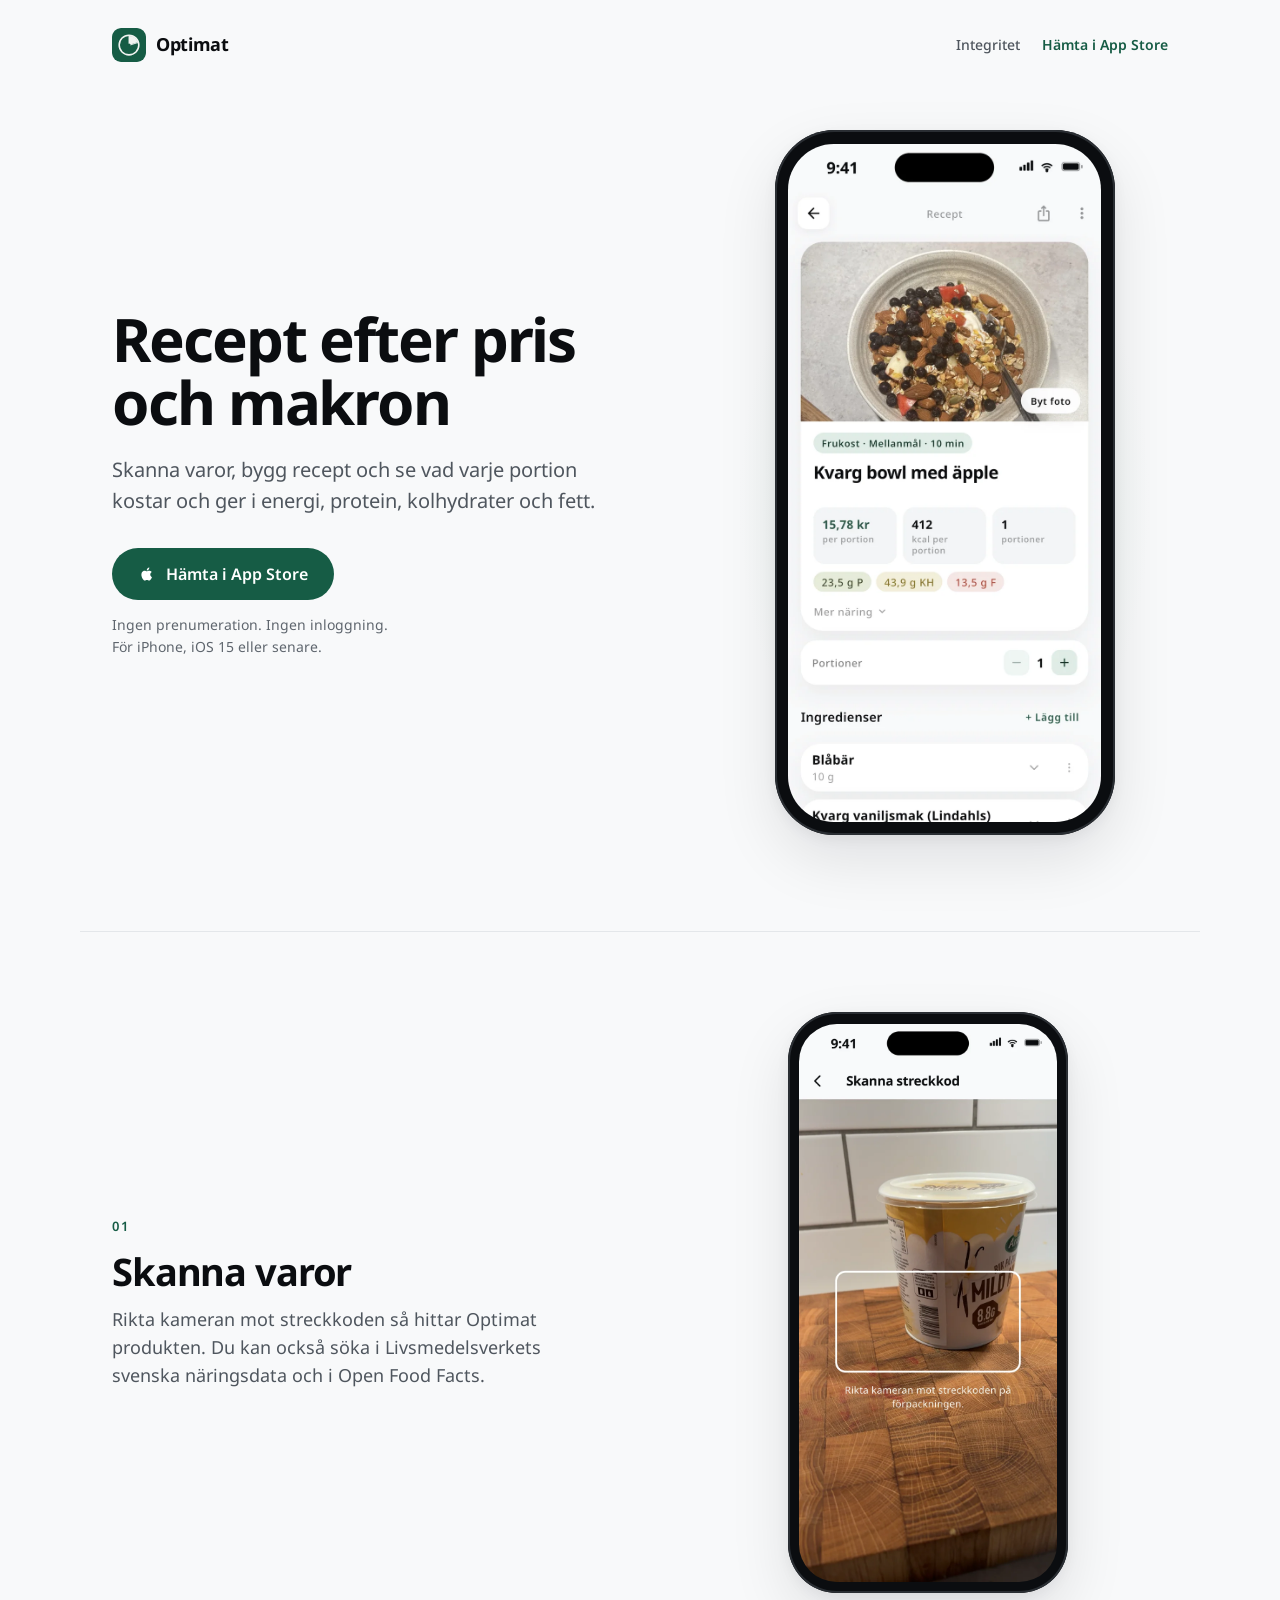
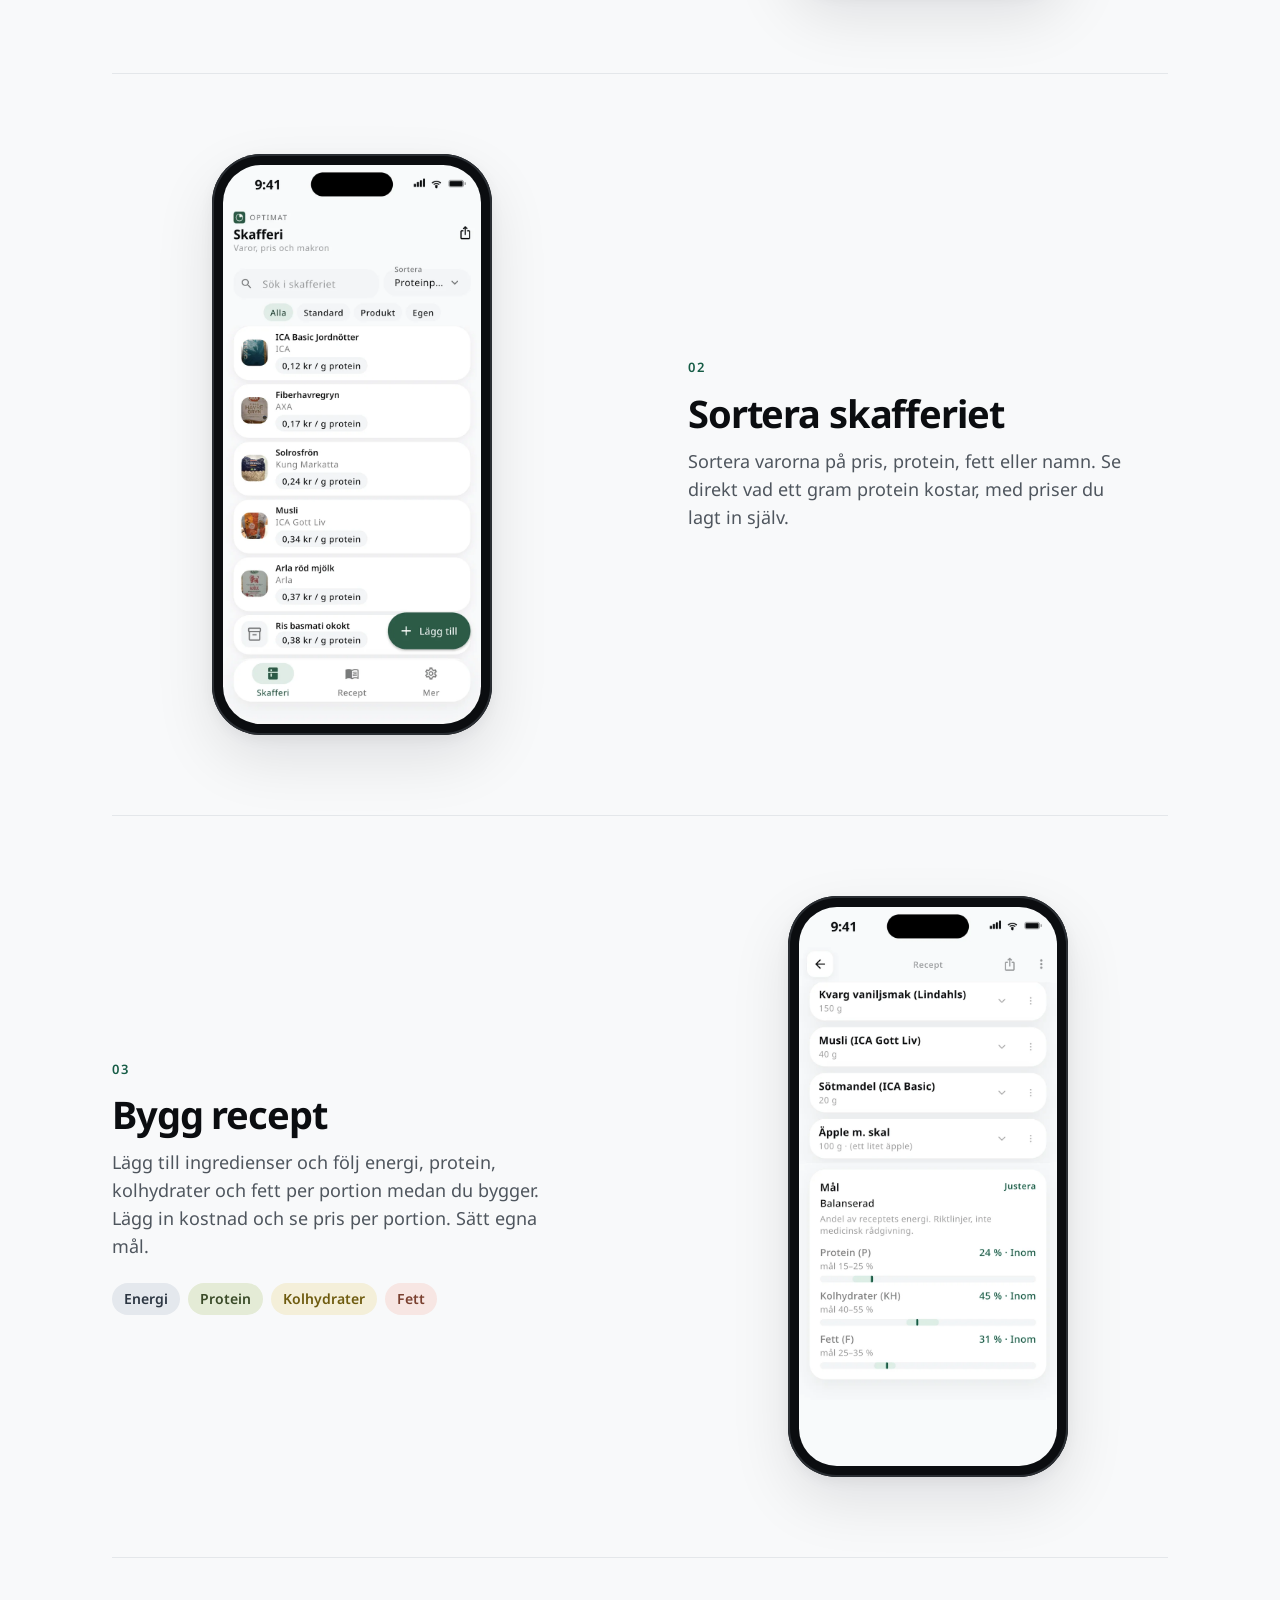
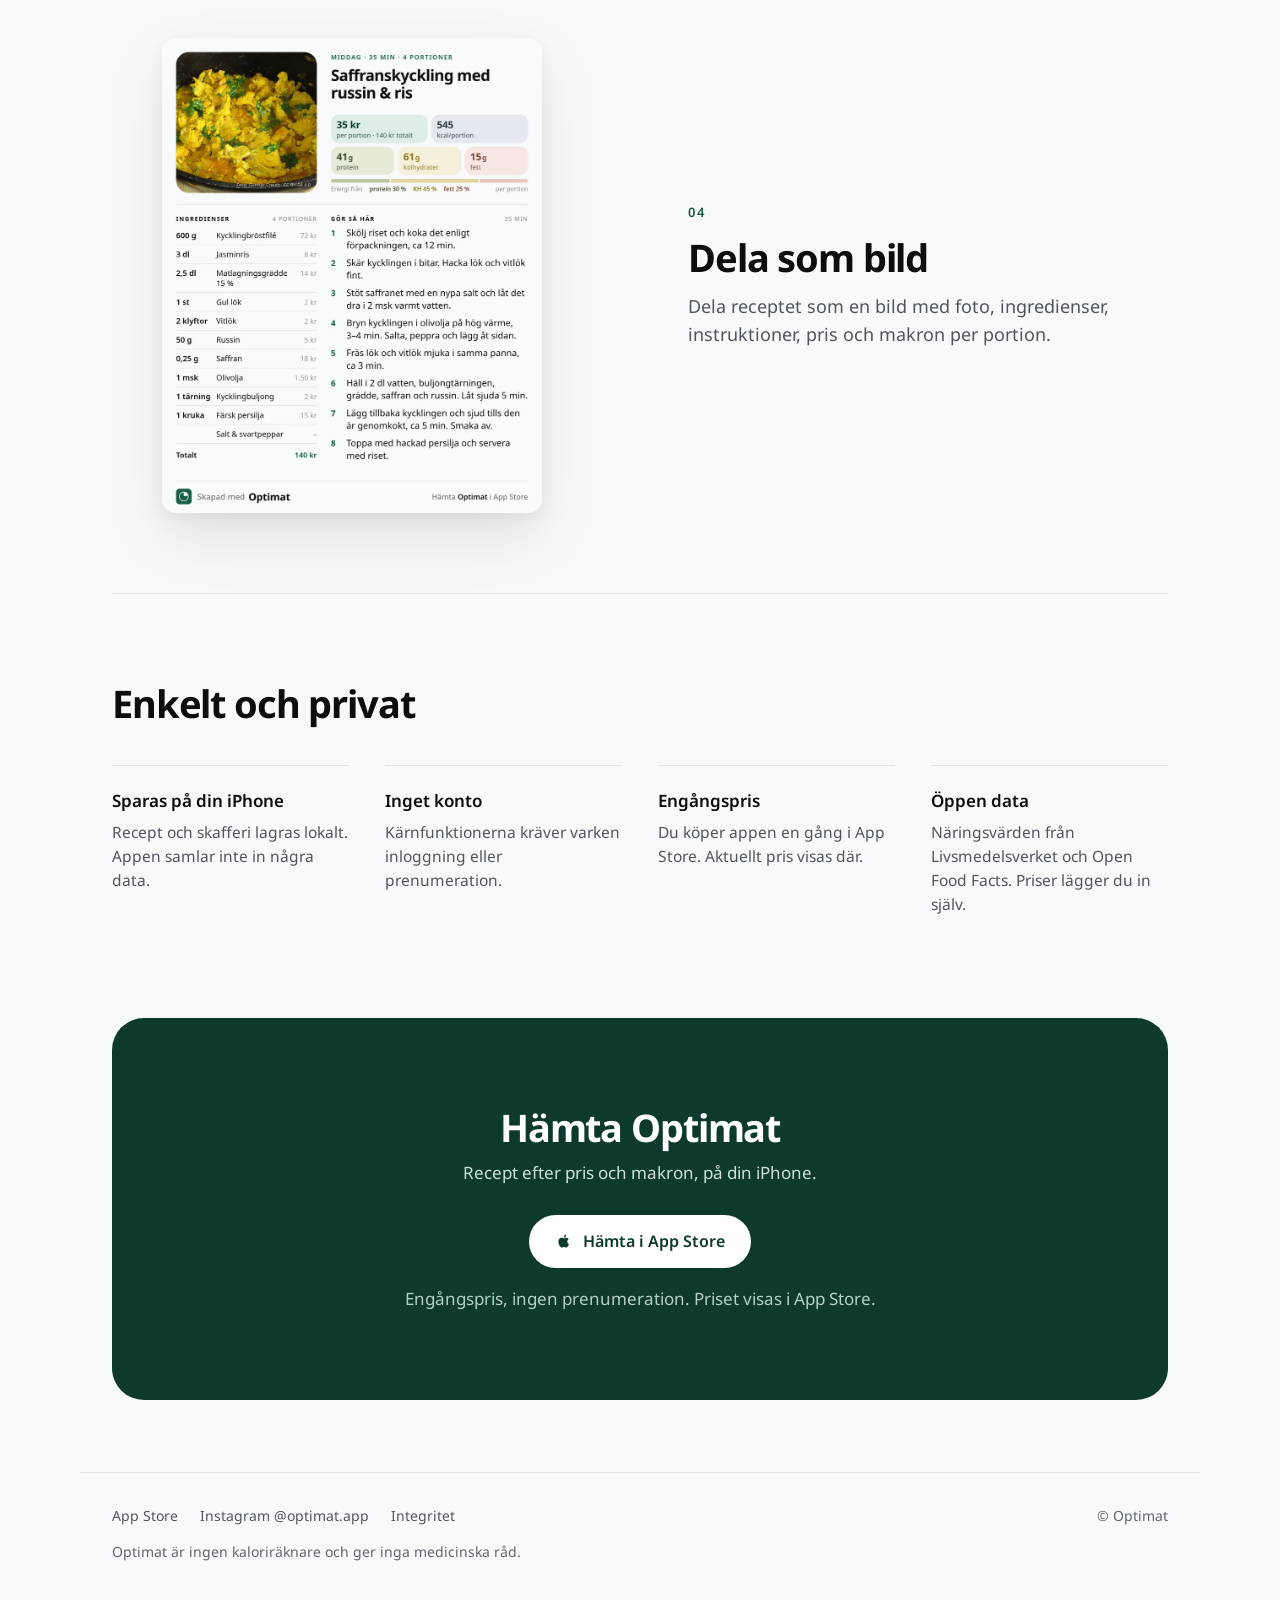
==== index.html @ ef38263e "Replace the marketing site with the approved v2 design. Serve the redesigned static pages from the r" ====
<!DOCTYPE html>
<html lang="sv">
<head>
  <meta charset="utf-8" />
  <meta name="viewport" content="width=device-width, initial-scale=1" />
  <title>Optimat — Recept efter pris och makron</title>
  <meta name="description" content="Optimat är en iPhone-app där du skannar varor, bygger recept och ser pris och makron per portion. Ingen prenumeration, ingen inloggning." />
  <meta name="theme-color" content="#F8F9FA" />
  <link rel="icon" href="assets/mark.svg" type="image/svg+xml" />
  <link rel="apple-touch-icon" href="assets/apple-touch-icon.png" />
  <link rel="preload" href="assets/fonts/noto-sans-latin.woff2" as="font" type="font/woff2" crossorigin />
  <link rel="stylesheet" href="fonts.css" />
  <link rel="stylesheet" href="styles.css" />
  <link rel="canonical" href="https://oscaraandersson.github.io/optimat-app/" />
  <meta property="og:type" content="website" />
  <meta property="og:locale" content="sv_SE" />
  <meta property="og:site_name" content="Optimat" />
  <meta property="og:title" content="Optimat — Recept efter pris och makron" />
  <meta property="og:description" content="Skanna varor, bygg recept och se pris och makron per portion. Ingen prenumeration, ingen inloggning. För iPhone." />
  <meta property="og:url" content="https://oscaraandersson.github.io/optimat-app/" />
  <meta property="og:image" content="https://oscaraandersson.github.io/optimat-app/assets/og.png" />
  <meta property="og:image:width" content="1200" />
  <meta property="og:image:height" content="630" />
  <meta property="og:image:alt" content="Optimats märke och texten Optimat – Recept efter pris och makron" />
  <meta name="twitter:card" content="summary_large_image" />
  <meta name="twitter:title" content="Optimat — Recept efter pris och makron" />
  <meta name="twitter:description" content="Skanna varor, bygg recept och se pris och makron per portion. För iPhone." />
  <meta name="twitter:image" content="https://oscaraandersson.github.io/optimat-app/assets/og.png" />
  <script type="application/ld+json">{"@context":"https://schema.org","@type":"MobileApplication","name":"Optimat","operatingSystem":"iOS 15 eller senare","applicationCategory":"HealthApplication","url":"https://apps.apple.com/se/app/optimat/id6814617783","description":"Recept efter pris och makron."}</script>
</head><body>
  <a class="skip" href="#main">Hoppa till innehållet</a>
  <header class="site-header">
    <a class="brand" href="index.html"><img src="assets/mark.svg" width="34" height="34" alt="" />Optimat</a>
    <nav class="nav" aria-label="Huvudmeny">
      <a href="privacy.html">Integritet</a>
      <a class="nav-store" href="https://apps.apple.com/se/app/optimat/id6814617783">Hämta i App Store</a>
    </nav>
  </header>

  <main id="main">
    <section class="wrap hero" aria-labelledby="h">
      <div class="hero-text">
        <h1 id="h">Recept efter pris och makron</h1>
        <p class="lede">Skanna varor, bygg recept och se vad varje portion kostar och ger i energi, protein, kolhydrater och fett.</p>
        <div class="hero-cta">
          <a class="btn " href="https://apps.apple.com/se/app/optimat/id6814617783"><svg viewBox="0 0 24 24" aria-hidden="true"><path d="M16.37 12.6c-.02-2.2 1.8-3.26 1.88-3.31-1.03-1.5-2.62-1.7-3.19-1.73-1.35-.14-2.65.8-3.34.8-.69 0-1.75-.78-2.88-.76-1.48.02-2.85.86-3.61 2.19-1.54 2.67-.4 6.63 1.1 8.8.73 1.06 1.6 2.25 2.75 2.2 1.1-.04 1.52-.71 2.85-.71 1.33 0 1.7.71 2.87.69 1.19-.02 1.94-1.08 2.66-2.15.84-1.23 1.19-2.42 1.2-2.48-.03-.01-2.3-.88-2.33-3.54zM14.2 6.1c.6-.74 1.01-1.76.9-2.78-.87.04-1.93.58-2.55 1.31-.56.65-1.05 1.69-.92 2.69.97.07 1.97-.49 2.57-1.22z"/></svg>Hämta i App Store</a>
          <p class="small">Ingen prenumeration. Ingen inloggning.<br>För iPhone, iOS 15 eller senare.</p>
        </div>
      </div>
      <div class="hero-phone"><div class="phone lg"><picture><source srcset="assets/recipe.webp" type="image/webp"><img  src="assets/recipe.jpg" width="720" height="1561" alt="Optimat på en iPhone: ett recept, kvarg bowl med äpple, med pris per portion, kcal och makron." fetchpriority="high"></picture></div></div>
    </section>

    <div class="wrap rows">
      <section class="row" aria-labelledby="f1">
        <div class="text"><p class="num">01</p><h2 id="f1">Skanna varor</h2>
        <p class="body">Rikta kameran mot streckkoden så hittar Optimat produkten. Du kan också söka i Livsmedelsverkets svenska näringsdata och i Open Food Facts.</p></div>
        <div class="media"><div class="phone"><picture><source srcset="assets/scan.webp" type="image/webp"><img  src="assets/scan.jpg" width="720" height="1561" alt="Skärmen Skanna streckkod i Optimat, med kameran riktad mot en yoghurtburk." loading="lazy" decoding="async"></picture></div></div>
      </section>
      <section class="row flip" aria-labelledby="f2">
        <div class="text"><p class="num">02</p><h2 id="f2">Sortera skafferiet</h2>
        <p class="body">Sortera varorna på pris, protein, fett eller namn. Se direkt vad ett gram protein kostar, med priser du lagt in själv.</p></div>
        <div class="media"><div class="phone"><picture><source srcset="assets/pantry.webp" type="image/webp"><img  src="assets/pantry.jpg" width="720" height="1561" alt="Skafferiet i Optimat sorterat på protein, med pris per gram protein för varje vara." loading="lazy" decoding="async"></picture></div></div>
      </section>
      <section class="row" aria-labelledby="f3">
        <div class="text"><p class="num">03</p><h2 id="f3">Bygg recept</h2>
        <p class="body">Lägg till ingredienser och följ energi, protein, kolhydrater och fett per portion medan du bygger. Lägg in kostnad och se pris per portion. Sätt egna mål.</p>
        <ul class="chips" aria-label="Näringsvärden per portion"><li class="c-e">Energi</li><li class="c-p">Protein</li><li class="c-k">Kolhydrater</li><li class="c-f">Fett</li></ul></div>
        <div class="media"><div class="phone"><picture><source srcset="assets/goal.webp" type="image/webp"><img  src="assets/goal.jpg" width="720" height="1561" alt="Ett recept i Optimat med ingredienslista och egna mål för protein, kolhydrater och fett." loading="lazy" decoding="async"></picture></div></div>
      </section>
      <section class="row flip" aria-labelledby="f4">
        <div class="text"><p class="num">04</p><h2 id="f4">Dela som bild</h2>
        <p class="body">Dela receptet som en bild med foto, ingredienser, instruktioner, pris och makron per portion.</p></div>
        <div class="media"><picture><source srcset="assets/share.webp" type="image/webp"><img class="share-img" src="assets/share.jpg" width="900" height="1125" alt="Exempel på en delad receptbild: Saffranskyckling med russin och ris, med pris, kcal och makron per portion, ingredienser och steg." loading="lazy" decoding="async"></picture></div>
      </section>
    </div>

    <section class="wrap strip" aria-labelledby="priv">
      <h2 id="priv">Enkelt och privat</h2>
      <ul class="facts">
        <li><h3>Sparas på din iPhone</h3><p>Recept och skafferi lagras lokalt. Appen samlar inte in några data.</p></li>
        <li><h3>Inget konto</h3><p>Kärnfunktionerna kräver varken inloggning eller prenumeration.</p></li>
        <li><h3>Engångspris</h3><p>Du köper appen en gång i App Store. Aktuellt pris visas där.</p></li>
        <li><h3>Öppen data</h3><p>Näringsvärden från Livsmedelsverket och Open Food Facts. Priser lägger du in själv.</p></li>
      </ul>
    </section>

    <div class="wrap">
      <section class="final" aria-labelledby="cta">
        <h2 id="cta">Hämta Optimat</h2>
        <p>Recept efter pris och makron, på din iPhone.</p>
        <a class="btn on-dark" href="https://apps.apple.com/se/app/optimat/id6814617783"><svg viewBox="0 0 24 24" aria-hidden="true"><path d="M16.37 12.6c-.02-2.2 1.8-3.26 1.88-3.31-1.03-1.5-2.62-1.7-3.19-1.73-1.35-.14-2.65.8-3.34.8-.69 0-1.75-.78-2.88-.76-1.48.02-2.85.86-3.61 2.19-1.54 2.67-.4 6.63 1.1 8.8.73 1.06 1.6 2.25 2.75 2.2 1.1-.04 1.52-.71 2.85-.71 1.33 0 1.7.71 2.87.69 1.19-.02 1.94-1.08 2.66-2.15.84-1.23 1.19-2.42 1.2-2.48-.03-.01-2.3-.88-2.33-3.54zM14.2 6.1c.6-.74 1.01-1.76.9-2.78-.87.04-1.93.58-2.55 1.31-.56.65-1.05 1.69-.92 2.69.97.07 1.97-.49 2.57-1.22z"/></svg>Hämta i App Store</a>
        <p class="small">Engångspris, ingen prenumeration. Priset visas i App Store.</p>
      </section>
    </div>
  </main>
  <footer class="site-footer">
    <nav aria-label="Sidfot">
      <a href="https://apps.apple.com/se/app/optimat/id6814617783">App Store</a>
      <a href="https://instagram.com/optimat.app">Instagram @optimat.app</a>
      <a href="privacy.html">Integritet</a>
    </nav>
    <span>© Optimat</span>
    <p>Optimat är ingen kaloriräknare och ger inga medicinska råd.</p>
  </footer>
</body>
</html>
---- fonts.css ----
@font-face{font-family:"Noto Sans";font-style:normal;font-weight:400 700;font-display:swap;src:url(assets/fonts/noto-sans-latin-ext.woff2) format("woff2");unicode-range:U+0100-02BA, U+02BD-02C5, U+02C7-02CC, U+02CE-02D7, U+02DD-02FF, U+0304, U+0308, U+0329, U+1D00-1DBF, U+1E00-1E9F, U+1EF2-1EFF, U+2020, U+20A0-20AB, U+20AD-20C4, U+2113, U+2C60-2C7F, U+A720-A7FF}
@font-face{font-family:"Noto Sans";font-style:normal;font-weight:400 700;font-display:swap;src:url(assets/fonts/noto-sans-latin.woff2) format("woff2");unicode-range:U+0000-00FF, U+0131, U+0152-0153, U+02BB-02BC, U+02C6, U+02DA, U+02DC, U+0304, U+0308, U+0329, U+2000-206F, U+20AC, U+2122, U+2191, U+2193, U+2212, U+2215, U+FEFF, U+FFFD}
---- styles.css ----
:root{
  --canvas:#F8F9FA;--surface:#FFF;--muted:#F3F4F6;--ink:#0B0D10;
  --sage:#165C45;--sage-soft:#DCEEE6;--sage-dark:#0D3A2C;--line:#E4E7EA;
  --label:#4F565E;--meta:#5F666E;
  --shadow:0 24px 60px rgba(11,13,16,.10),0 4px 14px rgba(11,13,16,.05);
  --wrap:1120px;
}
*{box-sizing:border-box}
html{scroll-behavior:smooth}
body{margin:0;font-family:"Noto Sans",system-ui,-apple-system,"Segoe UI",sans-serif;background:var(--canvas);color:var(--ink);line-height:1.55;font-size:16px;-webkit-font-smoothing:antialiased;overflow-x:hidden}
img{max-width:100%;height:auto;display:block}
picture{display:contents}
a{color:var(--sage);text-decoration-thickness:1px;text-underline-offset:3px}
a:hover{color:var(--sage-dark)}
:focus-visible{outline:3px solid var(--sage);outline-offset:3px;border-radius:6px}
.skip{position:absolute;left:-999px;top:8px;background:var(--ink);color:#fff;padding:8px 14px;border-radius:999px;z-index:10}
.skip:focus{left:12px;color:#fff}
.wrap{max-width:var(--wrap);margin:0 auto;padding-inline:24px}

/* header */
.site-header{max-width:var(--wrap);margin:0 auto;padding:20px 24px;display:flex;align-items:center;justify-content:space-between;gap:16px}
.brand{display:inline-flex;align-items:center;gap:10px;color:var(--ink);text-decoration:none;font-weight:700;font-size:18px;letter-spacing:-.02em}
.brand:hover{color:var(--ink)}
.brand img{width:34px;height:34px;border-radius:9px}
.nav{display:flex;align-items:center;gap:22px;font-size:14px;font-weight:500}
.nav a{color:var(--label);text-decoration:none}
.nav a:hover{color:var(--sage)}
.nav .nav-store{color:var(--sage);font-weight:600}

/* button */
.btn{display:inline-flex;align-items:center;gap:10px;padding:14px 26px;border-radius:999px;background:var(--sage);color:#fff;font-weight:600;font-size:16px;text-decoration:none;transition:background .15s,transform .15s}
.btn:hover{background:var(--sage-dark);color:#fff}
.btn:active{transform:scale(.98)}
.btn svg{width:18px;height:18px;fill:currentColor}
.btn.on-dark{background:#fff;color:var(--sage-dark)}
.btn.on-dark:hover{background:var(--sage-soft);color:var(--sage-dark)}
.small{font-size:14px;color:var(--meta);margin:0}

/* hero */
.hero{display:grid;gap:48px;align-items:center;padding-block:24px 72px;position:relative}
.hero-text{max-width:520px}
h1{margin:0 0 20px;font-size:clamp(38px,7.5vw,60px);font-weight:700;letter-spacing:-.035em;line-height:1.05}
.lede{margin:0 0 32px;font-size:clamp(17px,2.2vw,20px);color:var(--label);max-width:34em}
.hero-cta{display:flex;flex-direction:column;align-items:flex-start;gap:14px}
.hero-phone{display:flex;justify-content:center;position:relative}
.hero-phone::before{content:"";position:absolute;inset:6% 4% 0;background:radial-gradient(closest-side,var(--sage-soft),rgba(220,238,230,0));opacity:.9;z-index:0}

/* phone */
.phone{--w:290px;position:relative;z-index:1;width:var(--w);padding:calc(var(--w)*.04);border-radius:calc(var(--w)*.175);background:var(--ink);box-shadow:var(--shadow),inset 0 0 0 2px #2a2e33;flex:none}
.phone img{width:100%;aspect-ratio:1179/2556;object-fit:cover;border-radius:calc(var(--w)*.135);background:var(--canvas)}
.phone.lg{--w:310px}
.row .phone{--w:280px}

/* rows */
.rows{border-top:1px solid var(--line)}
.row{display:grid;gap:36px;align-items:center;padding:64px 0;border-bottom:1px solid var(--line);justify-items:start}
.row .media{display:flex;justify-content:center;width:100%}
.num{font-size:13px;font-weight:600;letter-spacing:.14em;text-transform:uppercase;color:var(--sage);margin:0 0 14px}
h2{margin:0 0 14px;font-size:clamp(28px,4.4vw,38px);letter-spacing:-.03em;line-height:1.12;font-weight:700}
.row p.body{margin:0;font-size:18px;color:var(--label);max-width:30em}
.chips{display:flex;flex-wrap:wrap;gap:8px;margin:22px 0 0;padding:0;list-style:none}
.chips li{padding:5px 12px;border-radius:999px;font-size:14px;font-weight:600}
.c-e{background:#E4E8ED;color:#2C3642}.c-p{background:#E4EBD6;color:#3A4A28}
.c-k{background:#F4EFD9;color:#6E5B0F}.c-f{background:#F7E6E3;color:#7A4030}
.share-img{width:min(100%,380px);border-radius:14px;box-shadow:var(--shadow)}

/* privacy strip */
.strip{padding-block:88px 80px}
.strip h2{margin-bottom:40px}
.facts{display:grid;gap:0;margin:0;padding:0;list-style:none}
.facts li{padding:22px 0;border-top:1px solid var(--line)}
.facts h3{margin:0 0 6px;font-size:17px;font-weight:600}
.facts p{margin:0;font-size:15.5px;color:var(--label)}

/* final CTA — the one container */
.final{background:var(--sage-dark);color:#fff;border-radius:32px;padding:64px 28px;text-align:center;margin-bottom:72px}
.final h2{margin:0 0 12px;color:#fff}
.final p{margin:0 0 28px;color:#CFE3DA;font-size:17px}
.final .small{margin:18px 0 0;color:#B5D0C4}

/* footer */
.site-footer{border-top:1px solid var(--line);max-width:var(--wrap);margin:0 auto;padding:28px 24px 48px;display:grid;gap:14px;font-size:14px;color:var(--meta)}
.site-footer nav{display:flex;flex-wrap:wrap;gap:8px 22px}
.site-footer a{color:var(--label);text-decoration:none}.site-footer a:hover{text-decoration:underline}
.site-footer a:hover{color:var(--sage)}
.site-footer p{margin:0;max-width:44em}

/* privacy / prose (cardless) */
.prose{max-width:720px;margin:0 auto;padding:40px 0 48px;border-bottom:1px solid var(--line)}
.prose:last-of-type{border-bottom:0}
.prose h1{font-size:clamp(30px,5vw,40px);margin-bottom:8px}
.lang-label{display:block;margin-bottom:12px;font-size:12px;font-weight:600;letter-spacing:.14em;text-transform:uppercase;color:var(--sage)}
.prose .updated{margin:0 0 28px;font-size:14px;color:var(--meta)}
.prose h2{margin:32px 0 8px;font-size:18px;letter-spacing:-.01em}
.prose p,.prose li{font-size:16px;color:var(--label)}
.prose ul{margin:0 0 1em;padding-left:1.2em}.prose li{margin-bottom:6px}
.prose strong{color:var(--ink)}
.page{padding-bottom:24px}

@media(min-width:600px){
  .facts{grid-template-columns:repeat(2,1fr);column-gap:48px}
}
@media(min-width:900px){
  .site-header{padding:28px 32px}.wrap{padding-inline:32px}.site-footer{padding:32px 32px 56px}
  .hero{grid-template-columns:1.1fr .9fr;padding-block:40px 96px;gap:64px}
  .phone.lg{--w:340px}
  .row{grid-template-columns:1fr 1fr;gap:96px;padding:80px 0;justify-items:start}
  .row.flip .media{order:-1}
  .row .media{justify-content:center}
  .row .text{max-width:440px}
  .facts{grid-template-columns:repeat(4,1fr);column-gap:36px}
  .final{padding:88px 40px}
  .site-footer{grid-template-columns:1fr auto;align-items:start}
  .site-footer p{grid-column:1/-1}
}
@media(max-width:899px){.row .media{order:2}.row .text{order:1}.phone,.row .phone{--w:270px}.phone.lg{--w:290px}}
@media(prefers-reduced-motion:reduce){html{scroll-behavior:auto}*{transition:none!important}}
.nav a{white-space:nowrap}
@media(max-width:520px){.nav a:not(.nav-store){display:none}.hero{padding-top:8px}}
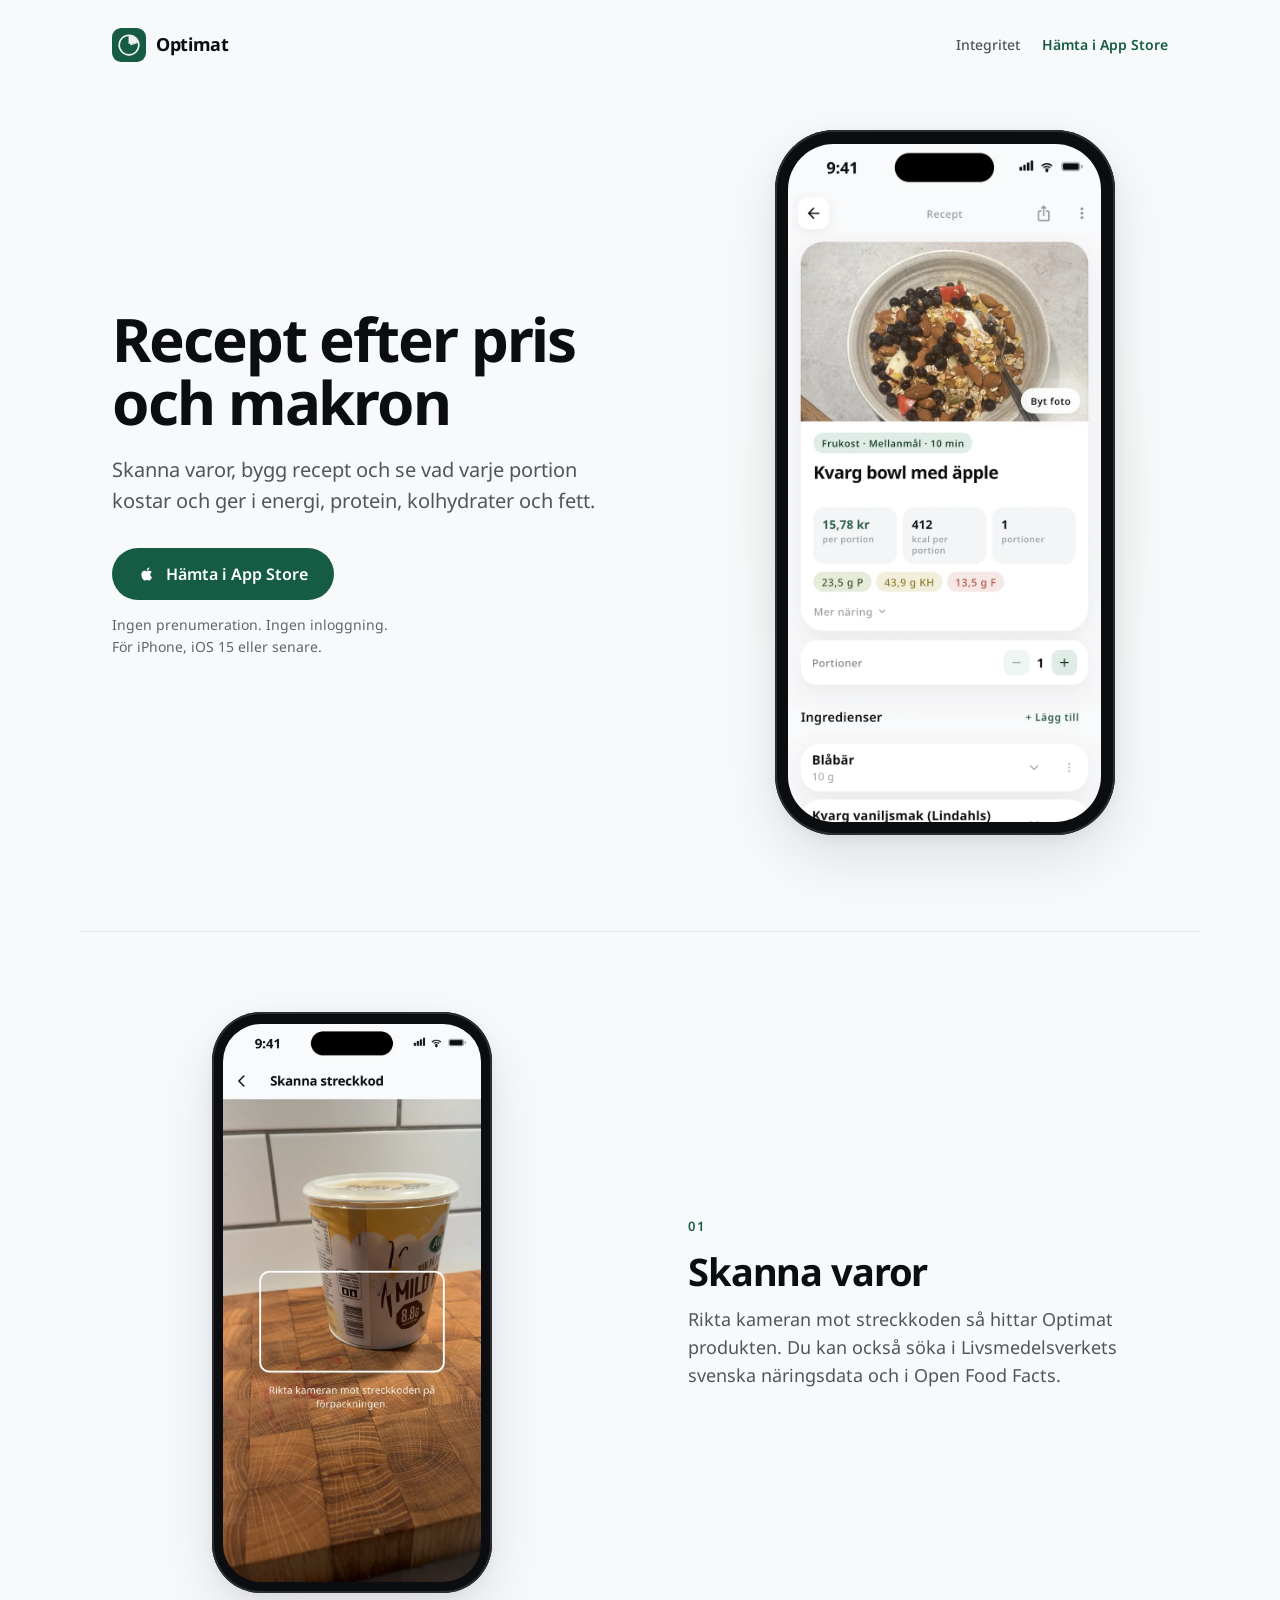
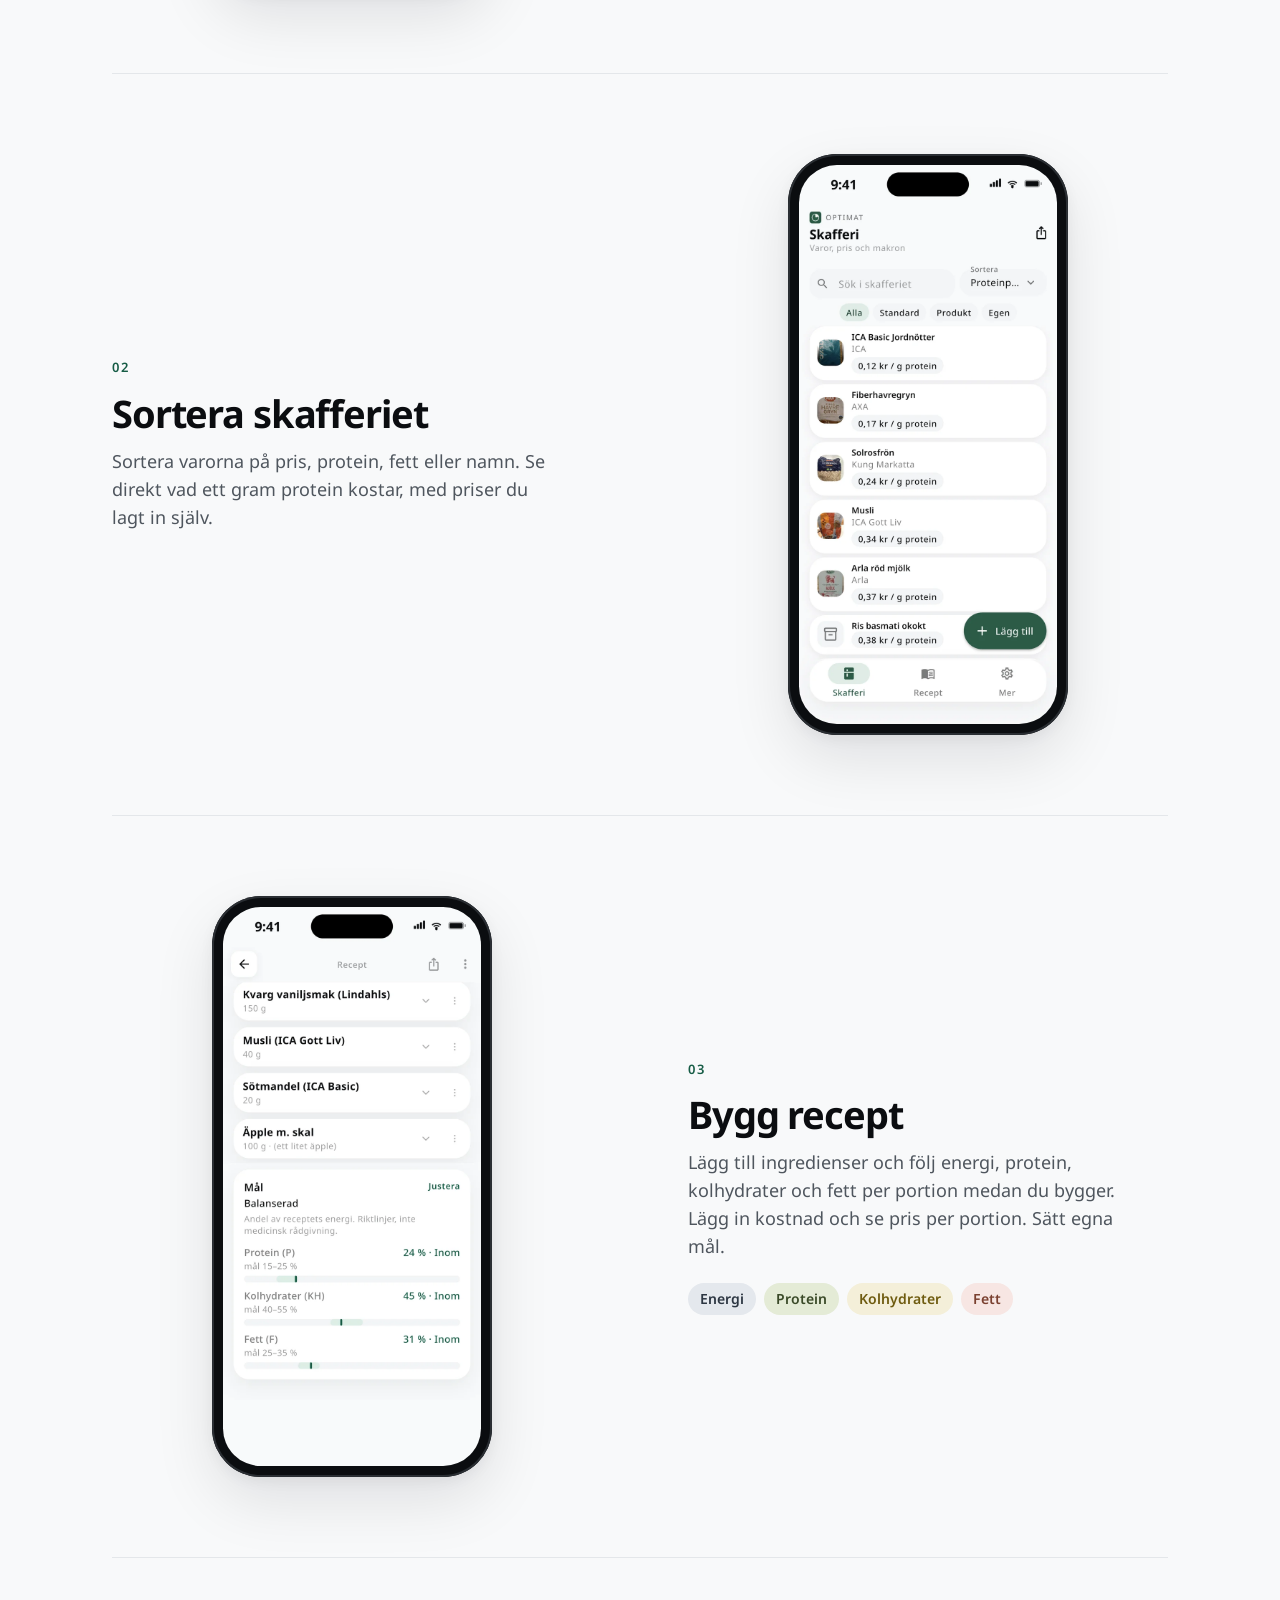
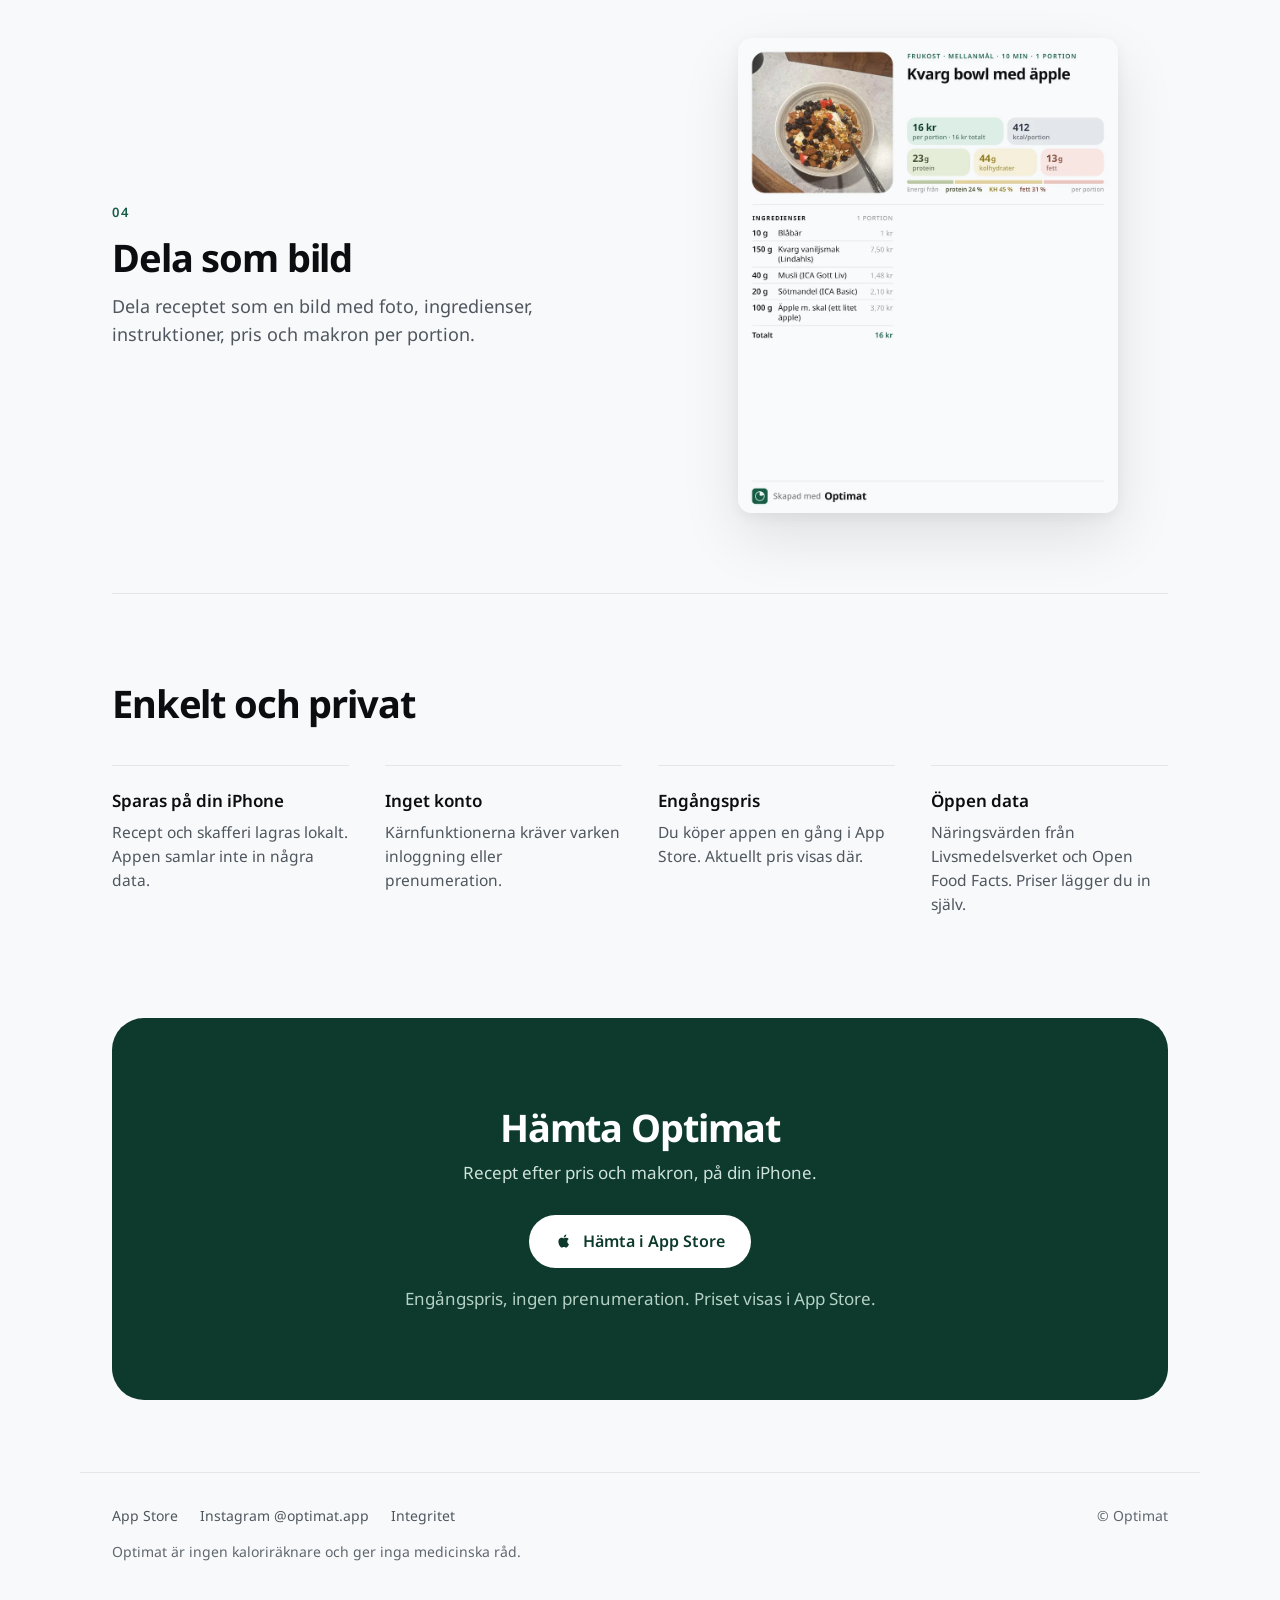
==== commit 2c66f127: "Alternate feature rows and use the Kvarg bowl share image. Put the phone on the left in rows 01 and " ====
--- a/index.html
+++ b/index.html
@@ -51,26 +51,26 @@
     </section>
 
     <div class="wrap rows">
-      <section class="row" aria-labelledby="f1">
+      <section class="row flip" aria-labelledby="f1">
         <div class="text"><p class="num">01</p><h2 id="f1">Skanna varor</h2>
         <p class="body">Rikta kameran mot streckkoden så hittar Optimat produkten. Du kan också söka i Livsmedelsverkets svenska näringsdata och i Open Food Facts.</p></div>
         <div class="media"><div class="phone"><picture><source srcset="assets/scan.webp" type="image/webp"><img  src="assets/scan.jpg" width="720" height="1561" alt="Skärmen Skanna streckkod i Optimat, med kameran riktad mot en yoghurtburk." loading="lazy" decoding="async"></picture></div></div>
       </section>
-      <section class="row flip" aria-labelledby="f2">
+      <section class="row" aria-labelledby="f2">
         <div class="text"><p class="num">02</p><h2 id="f2">Sortera skafferiet</h2>
         <p class="body">Sortera varorna på pris, protein, fett eller namn. Se direkt vad ett gram protein kostar, med priser du lagt in själv.</p></div>
         <div class="media"><div class="phone"><picture><source srcset="assets/pantry.webp" type="image/webp"><img  src="assets/pantry.jpg" width="720" height="1561" alt="Skafferiet i Optimat sorterat på protein, med pris per gram protein för varje vara." loading="lazy" decoding="async"></picture></div></div>
       </section>
-      <section class="row" aria-labelledby="f3">
+      <section class="row flip" aria-labelledby="f3">
         <div class="text"><p class="num">03</p><h2 id="f3">Bygg recept</h2>
         <p class="body">Lägg till ingredienser och följ energi, protein, kolhydrater och fett per portion medan du bygger. Lägg in kostnad och se pris per portion. Sätt egna mål.</p>
         <ul class="chips" aria-label="Näringsvärden per portion"><li class="c-e">Energi</li><li class="c-p">Protein</li><li class="c-k">Kolhydrater</li><li class="c-f">Fett</li></ul></div>
         <div class="media"><div class="phone"><picture><source srcset="assets/goal.webp" type="image/webp"><img  src="assets/goal.jpg" width="720" height="1561" alt="Ett recept i Optimat med ingredienslista och egna mål för protein, kolhydrater och fett." loading="lazy" decoding="async"></picture></div></div>
       </section>
-      <section class="row flip" aria-labelledby="f4">
+      <section class="row" aria-labelledby="f4">
         <div class="text"><p class="num">04</p><h2 id="f4">Dela som bild</h2>
         <p class="body">Dela receptet som en bild med foto, ingredienser, instruktioner, pris och makron per portion.</p></div>
-        <div class="media"><picture><source srcset="assets/share.webp" type="image/webp"><img class="share-img" src="assets/share.jpg" width="900" height="1125" alt="Exempel på en delad receptbild: Saffranskyckling med russin och ris, med pris, kcal och makron per portion, ingredienser och steg." loading="lazy" decoding="async"></picture></div>
+        <div class="media"><picture><source srcset="assets/share.webp" type="image/webp"><img class="share-img" src="assets/share.jpg" width="900" height="1125" alt="Delad receptbild för Kvarg bowl med äpple: foto på en skål med kvarg och äpple, pris per portion 5,27 kr, 333 kcal, 28 g protein, 35 g kolhydrater och 8 g fett, samt ingredienserna kvarg, äpple och honung." loading="lazy" decoding="async"></picture></div>
       </section>
     </div>
 
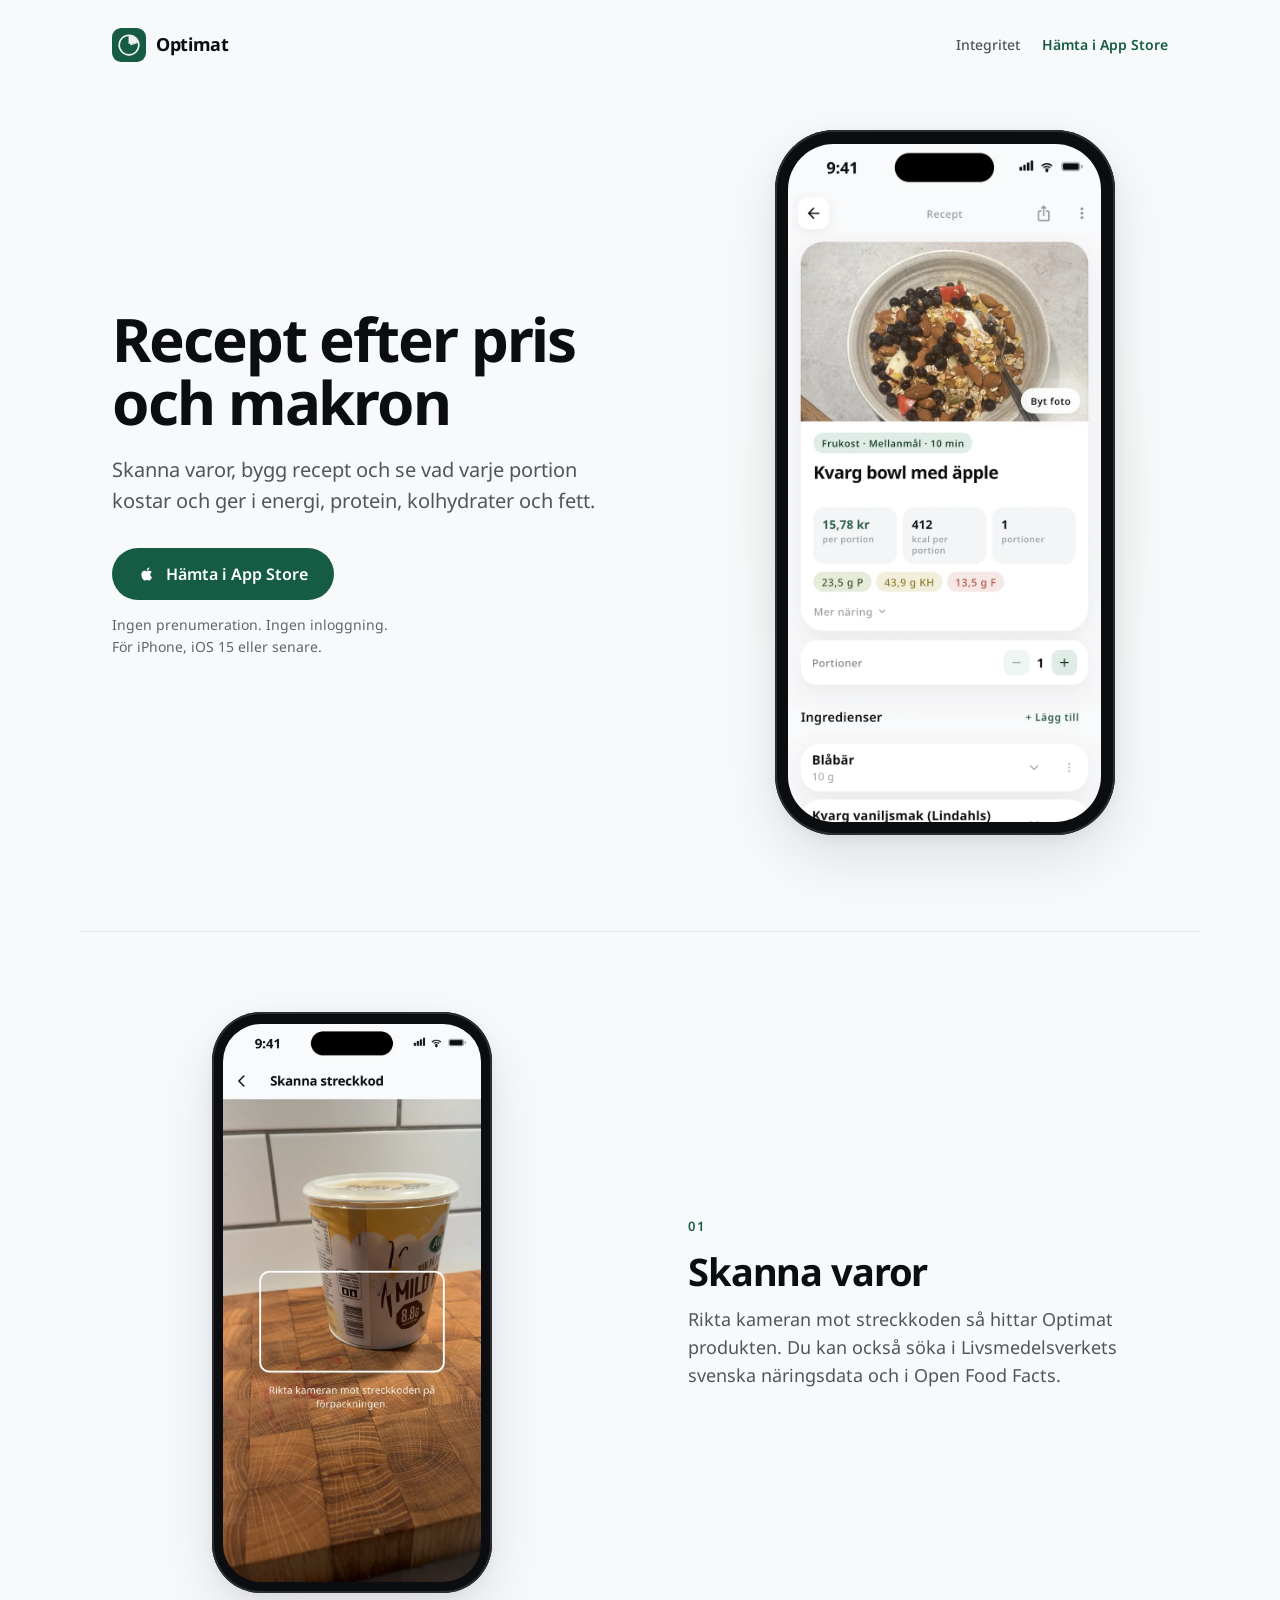
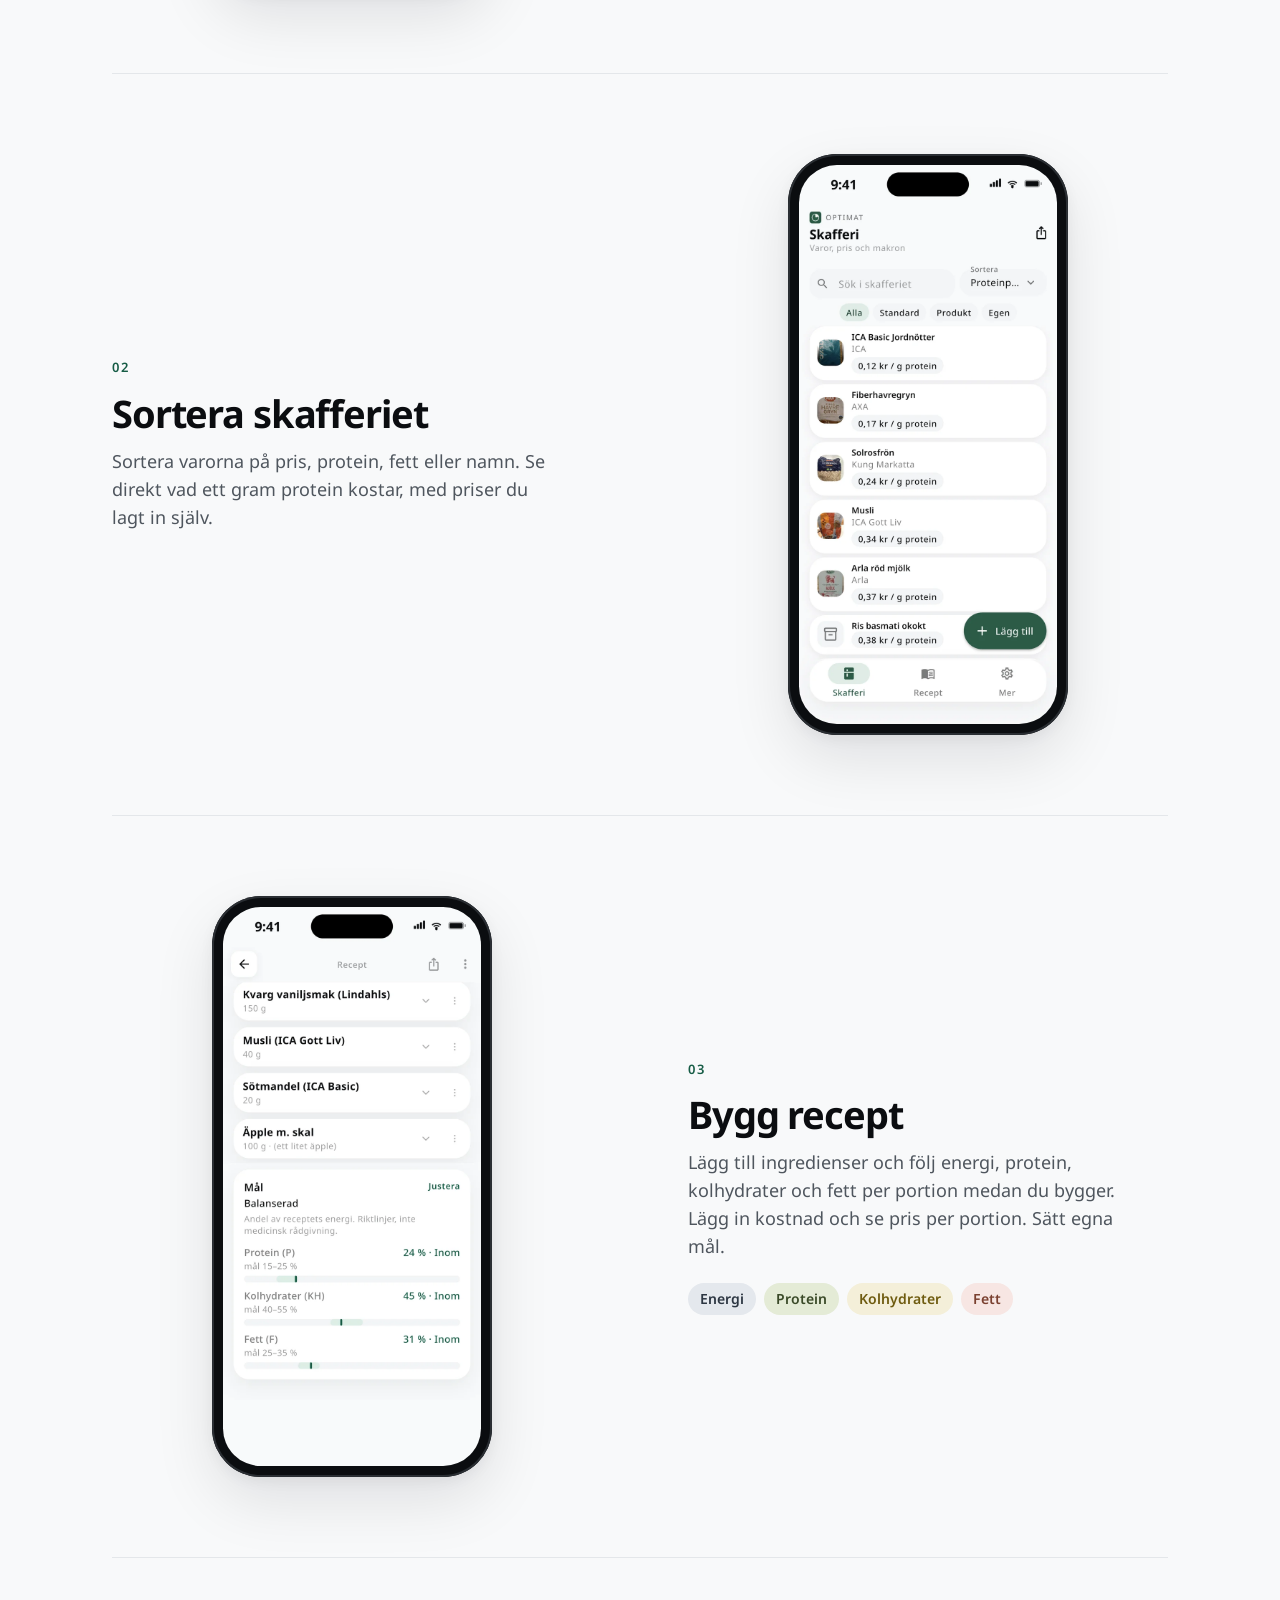
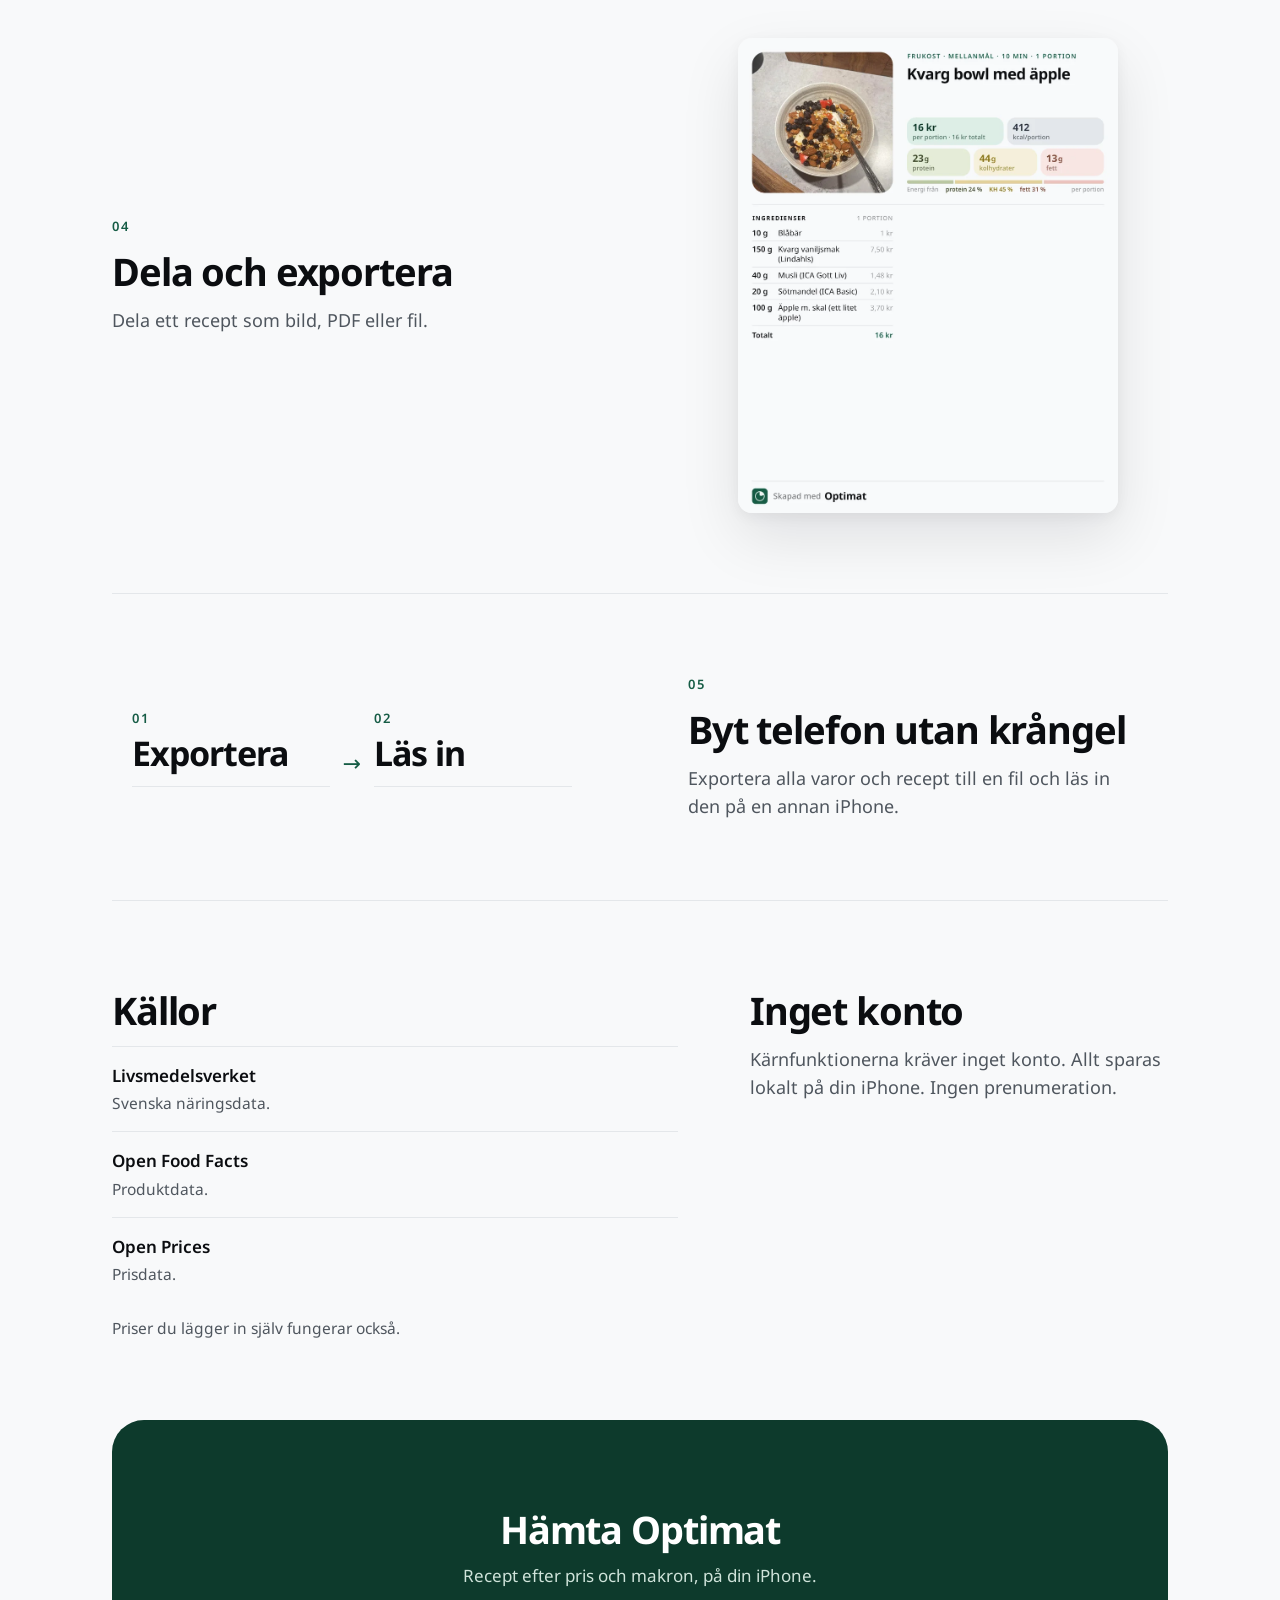
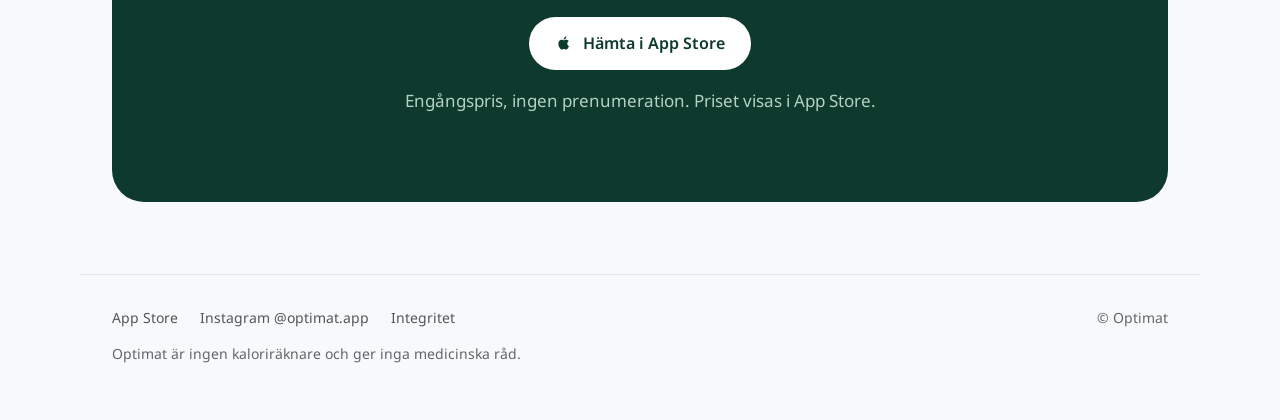
==== commit 381542e9: "Add export, phone transfer, and data sources. Reword the share row, add a text-only transfer step, a" ====
--- a/index.html
+++ b/index.html
@@ -4,7 +4,7 @@
   <meta charset="utf-8" />
   <meta name="viewport" content="width=device-width, initial-scale=1" />
   <title>Optimat — Recept efter pris och makron</title>
-  <meta name="description" content="Optimat är en iPhone-app där du skannar varor, bygger recept och ser pris och makron per portion. Ingen prenumeration, ingen inloggning." />
+  <meta name="description" content="Optimat är en iPhone-app för recept, pris och makron. Dela som bild, PDF eller fil. Inget konto, ingen prenumeration. Allt sparas på din iPhone." />
   <meta name="theme-color" content="#F8F9FA" />
   <link rel="icon" href="assets/mark.svg" type="image/svg+xml" />
   <link rel="apple-touch-icon" href="assets/apple-touch-icon.png" />
@@ -16,7 +16,7 @@
   <meta property="og:locale" content="sv_SE" />
   <meta property="og:site_name" content="Optimat" />
   <meta property="og:title" content="Optimat — Recept efter pris och makron" />
-  <meta property="og:description" content="Skanna varor, bygg recept och se pris och makron per portion. Ingen prenumeration, ingen inloggning. För iPhone." />
+  <meta property="og:description" content="Recept, pris och makron. Dela som bild, PDF eller fil. Inget konto, ingen prenumeration. Allt sparas på din iPhone." />
   <meta property="og:url" content="https://oscaraandersson.github.io/optimat-app/" />
   <meta property="og:image" content="https://oscaraandersson.github.io/optimat-app/assets/og.png" />
   <meta property="og:image:width" content="1200" />
@@ -24,9 +24,9 @@
   <meta property="og:image:alt" content="Optimats märke och texten Optimat – Recept efter pris och makron" />
   <meta name="twitter:card" content="summary_large_image" />
   <meta name="twitter:title" content="Optimat — Recept efter pris och makron" />
-  <meta name="twitter:description" content="Skanna varor, bygg recept och se pris och makron per portion. För iPhone." />
+  <meta name="twitter:description" content="Recept, pris och makron. Dela som bild, PDF eller fil. Inget konto. Allt sparas på din iPhone." />
   <meta name="twitter:image" content="https://oscaraandersson.github.io/optimat-app/assets/og.png" />
-  <script type="application/ld+json">{"@context":"https://schema.org","@type":"MobileApplication","name":"Optimat","operatingSystem":"iOS 15 eller senare","applicationCategory":"HealthApplication","url":"https://apps.apple.com/se/app/optimat/id6814617783","description":"Recept efter pris och makron."}</script>
+  <script type="application/ld+json">{"@context":"https://schema.org","@type":"MobileApplication","name":"Optimat","operatingSystem":"iOS 15 eller senare","applicationCategory":"HealthApplication","url":"https://apps.apple.com/se/app/optimat/id6814617783","description":"Recept efter pris och makron. Dela som bild, PDF eller fil. Inget konto, data på telefonen."}</script>
 </head><body>
   <a class="skip" href="#main">Hoppa till innehållet</a>
   <header class="site-header">
@@ -68,20 +68,39 @@
         <div class="media"><div class="phone"><picture><source srcset="assets/goal.webp" type="image/webp"><img  src="assets/goal.jpg" width="720" height="1561" alt="Ett recept i Optimat med ingredienslista och egna mål för protein, kolhydrater och fett." loading="lazy" decoding="async"></picture></div></div>
       </section>
       <section class="row" aria-labelledby="f4">
-        <div class="text"><p class="num">04</p><h2 id="f4">Dela som bild</h2>
-        <p class="body">Dela receptet som en bild med foto, ingredienser, instruktioner, pris och makron per portion.</p></div>
-        <div class="media"><picture><source srcset="assets/share.webp" type="image/webp"><img class="share-img" src="assets/share.jpg" width="900" height="1125" alt="Delad receptbild för Kvarg bowl med äpple: foto på en skål med kvarg och äpple, pris per portion 5,27 kr, 333 kcal, 28 g protein, 35 g kolhydrater och 8 g fett, samt ingredienserna kvarg, äpple och honung." loading="lazy" decoding="async"></picture></div>
+        <div class="text"><p class="num">04</p><h2 id="f4">Dela och exportera</h2>
+        <p class="body">Dela ett recept som bild, PDF eller fil.</p></div>
+        <div class="media"><picture><source srcset="assets/share.webp" type="image/webp"><img class="share-img" src="assets/share.jpg" width="900" height="1125" alt="Delat recept från Optimat: Kvarg bowl med äpple, frukost och mellanmål, 10 minuter, 1 portion. Foto av skålen, 16 kr per portion, 412 kcal, 23 g protein, 44 g kolhydrater och 13 g fett, med ingredienslista och 'Skapad med Optimat' i foten." loading="lazy" decoding="async"></picture></div>
+      </section>
+      <section class="row flip" aria-labelledby="f5">
+        <div class="text"><p class="num">05</p><h2 id="f5">Byt telefon utan krångel</h2>
+        <p class="body">Exportera alla varor och recept till en fil och läs in den på en annan iPhone.</p></div>
+        <div class="media">
+          <div class="handoff">
+            <p><span class="num">01</span><span class="k">Exportera</span></p>
+            <span class="mid" aria-hidden="true">→</span>
+            <p><span class="num">02</span><span class="k">Läs in</span></p>
+          </div>
+        </div>
       </section>
     </div>
 
-    <section class="wrap strip" aria-labelledby="priv">
-      <h2 id="priv">Enkelt och privat</h2>
-      <ul class="facts">
-        <li><h3>Sparas på din iPhone</h3><p>Recept och skafferi lagras lokalt. Appen samlar inte in några data.</p></li>
-        <li><h3>Inget konto</h3><p>Kärnfunktionerna kräver varken inloggning eller prenumeration.</p></li>
-        <li><h3>Engångspris</h3><p>Du köper appen en gång i App Store. Aktuellt pris visas där.</p></li>
-        <li><h3>Öppen data</h3><p>Näringsvärden från Livsmedelsverket och Open Food Facts. Priser lägger du in själv.</p></li>
-      </ul>
+    <section class="wrap strip" aria-labelledby="kallor">
+      <div class="quiet">
+        <div>
+          <h2 id="kallor">Källor</h2>
+          <ul class="sources">
+            <li><a href="https://www.livsmedelsverket.se">Livsmedelsverket</a><p>Svenska näringsdata.</p></li>
+            <li><a href="https://world.openfoodfacts.org">Open Food Facts</a><p>Produktdata.</p></li>
+            <li><a href="https://prices.openfoodfacts.org">Open Prices</a><p>Prisdata.</p></li>
+          </ul>
+          <p class="note">Priser du lägger in själv fungerar också.</p>
+        </div>
+        <div>
+          <h2 id="konto">Inget konto</h2>
+          <p class="body">Kärnfunktionerna kräver inget konto. Allt sparas lokalt på din iPhone. Ingen prenumeration.</p>
+        </div>
+      </div>
     </section>
 
     <div class="wrap">
--- a/styles.css
+++ b/styles.css
@@ -63,14 +63,22 @@
 .c-e{background:#E4E8ED;color:#2C3642}.c-p{background:#E4EBD6;color:#3A4A28}
 .c-k{background:#F4EFD9;color:#6E5B0F}.c-f{background:#F7E6E3;color:#7A4030}
 .share-img{width:min(100%,380px);border-radius:14px;box-shadow:var(--shadow)}
+.handoff{display:flex;align-items:flex-end;width:min(100%,440px);margin:0}
+.handoff p{flex:1;min-width:0;margin:0;padding-bottom:14px;border-bottom:1px solid var(--line)}
+.handoff .num{display:block;margin:0 0 8px}
+.handoff .k{display:block;font-size:clamp(26px,4vw,34px);font-weight:700;letter-spacing:-.03em;line-height:1.05}
+.handoff .mid{flex:none;width:44px;text-align:center;color:var(--sage);font-size:22px;line-height:1;padding-bottom:14px}
 
-/* privacy strip */
+/* sources + account */
 .strip{padding-block:88px 80px}
-.strip h2{margin-bottom:40px}
-.facts{display:grid;gap:0;margin:0;padding:0;list-style:none}
-.facts li{padding:22px 0;border-top:1px solid var(--line)}
-.facts h3{margin:0 0 6px;font-size:17px;font-weight:600}
-.facts p{margin:0;font-size:15.5px;color:var(--label)}
+.quiet{display:grid;gap:56px}
+.sources{list-style:none;margin:8px 0 0;padding:0}
+.sources li{padding:16px 0;border-top:1px solid var(--line);display:grid;gap:2px}
+.sources a{color:var(--ink);font-weight:600;font-size:17px;text-decoration:none}
+.sources a:hover{color:var(--sage)}
+.sources p,.note{margin:0;font-size:15.5px;color:var(--label)}
+.note{margin-top:14px}
+.quiet .body{margin:0;max-width:28em;font-size:18px;color:var(--label)}
 
 /* final CTA — the one container */
 .final{background:var(--sage-dark);color:#fff;border-radius:32px;padding:64px 28px;text-align:center;margin-bottom:72px}
@@ -97,9 +105,6 @@
 .prose strong{color:var(--ink)}
 .page{padding-bottom:24px}
 
-@media(min-width:600px){
-  .facts{grid-template-columns:repeat(2,1fr);column-gap:48px}
-}
 @media(min-width:900px){
   .site-header{padding:28px 32px}.wrap{padding-inline:32px}.site-footer{padding:32px 32px 56px}
   .hero{grid-template-columns:1.1fr .9fr;padding-block:40px 96px;gap:64px}
@@ -108,7 +113,7 @@
   .row.flip .media{order:-1}
   .row .media{justify-content:center}
   .row .text{max-width:440px}
-  .facts{grid-template-columns:repeat(4,1fr);column-gap:36px}
+  .quiet{grid-template-columns:1.15fr .85fr;column-gap:72px;align-items:start}
   .final{padding:88px 40px}
   .site-footer{grid-template-columns:1fr auto;align-items:start}
   .site-footer p{grid-column:1/-1}
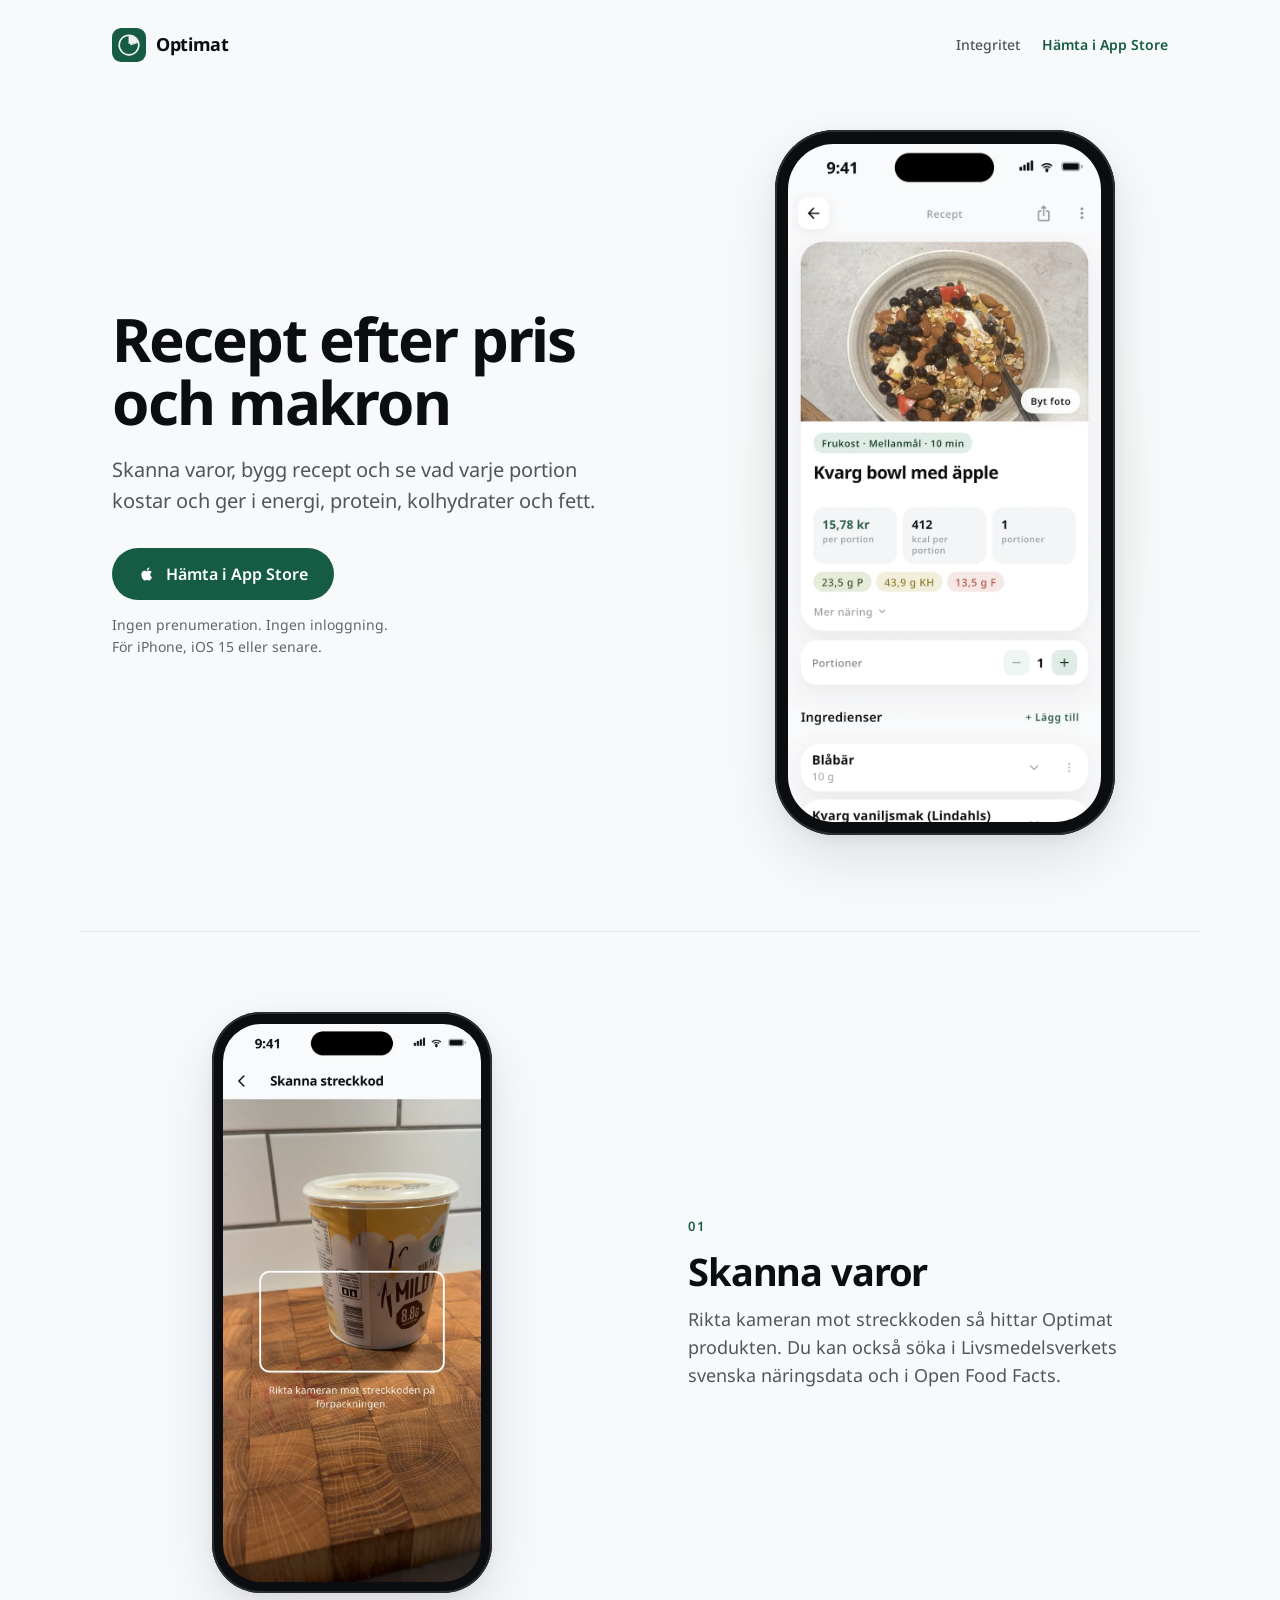
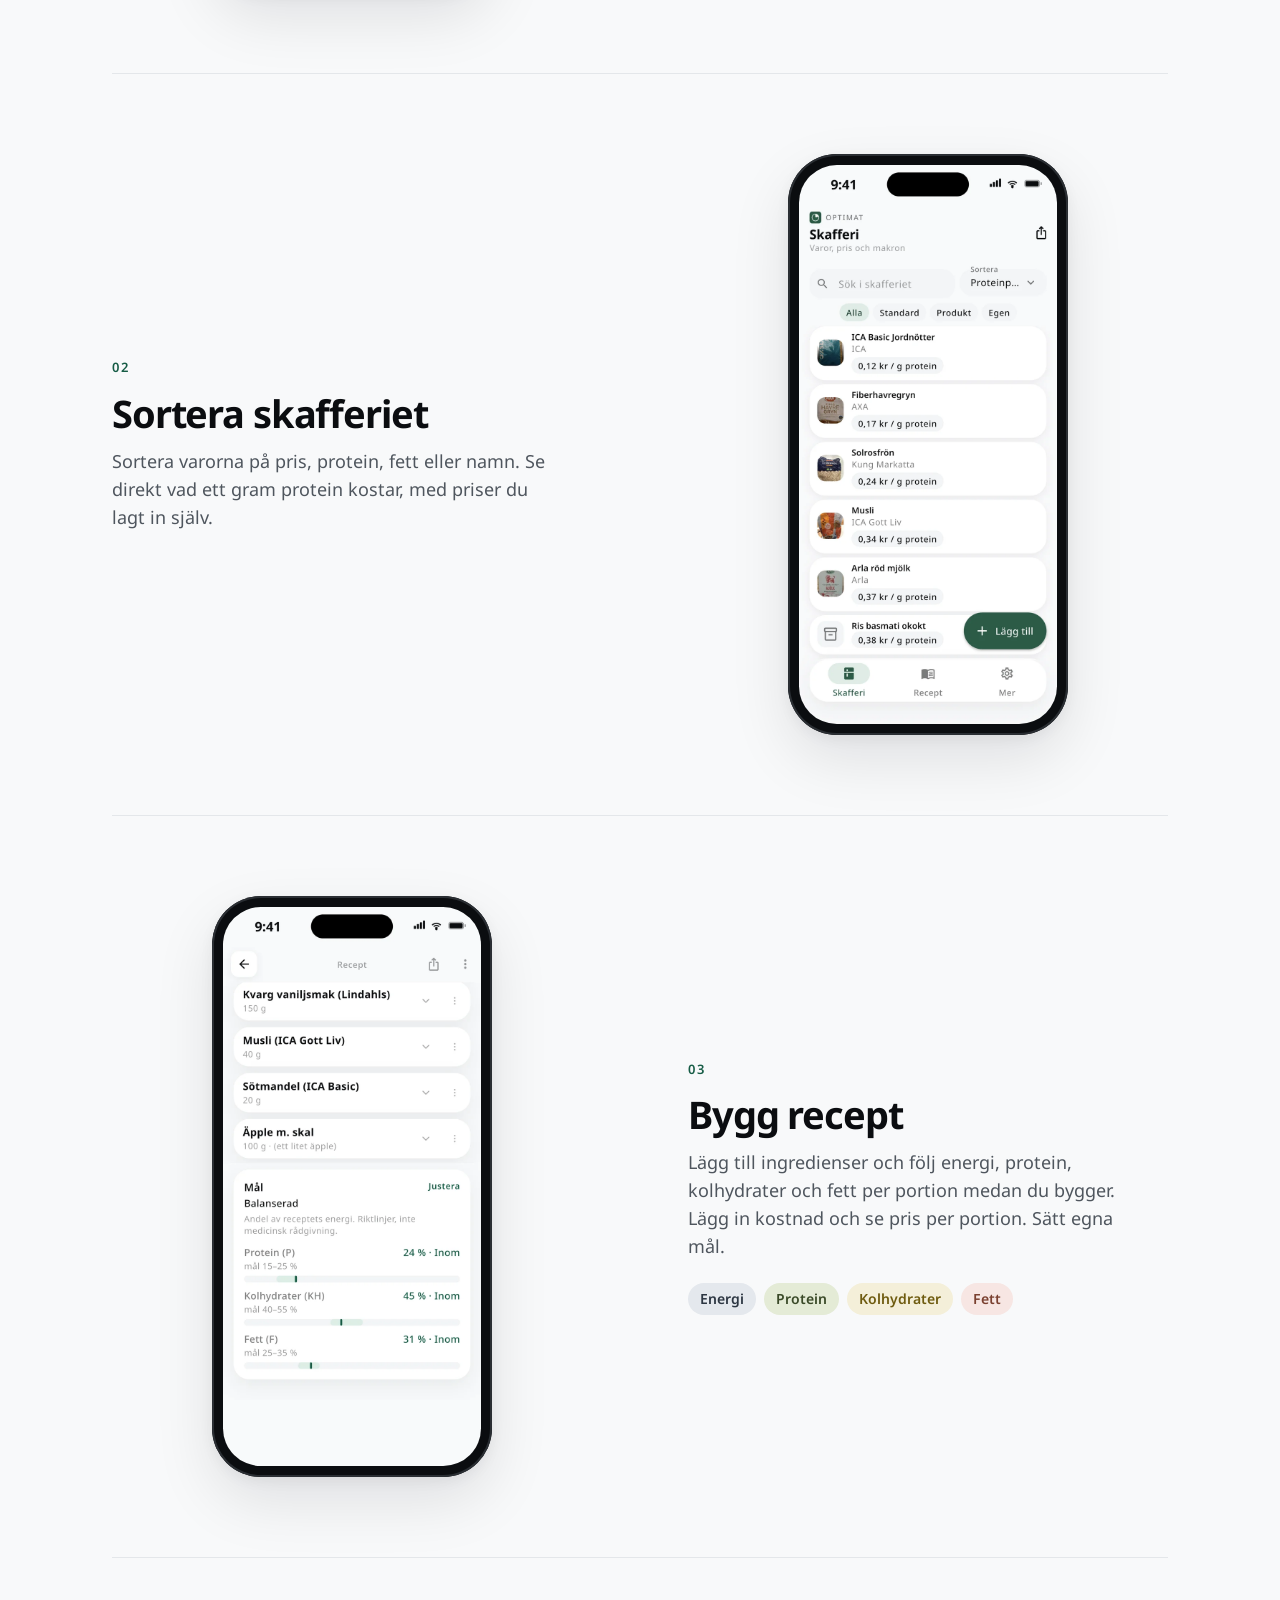
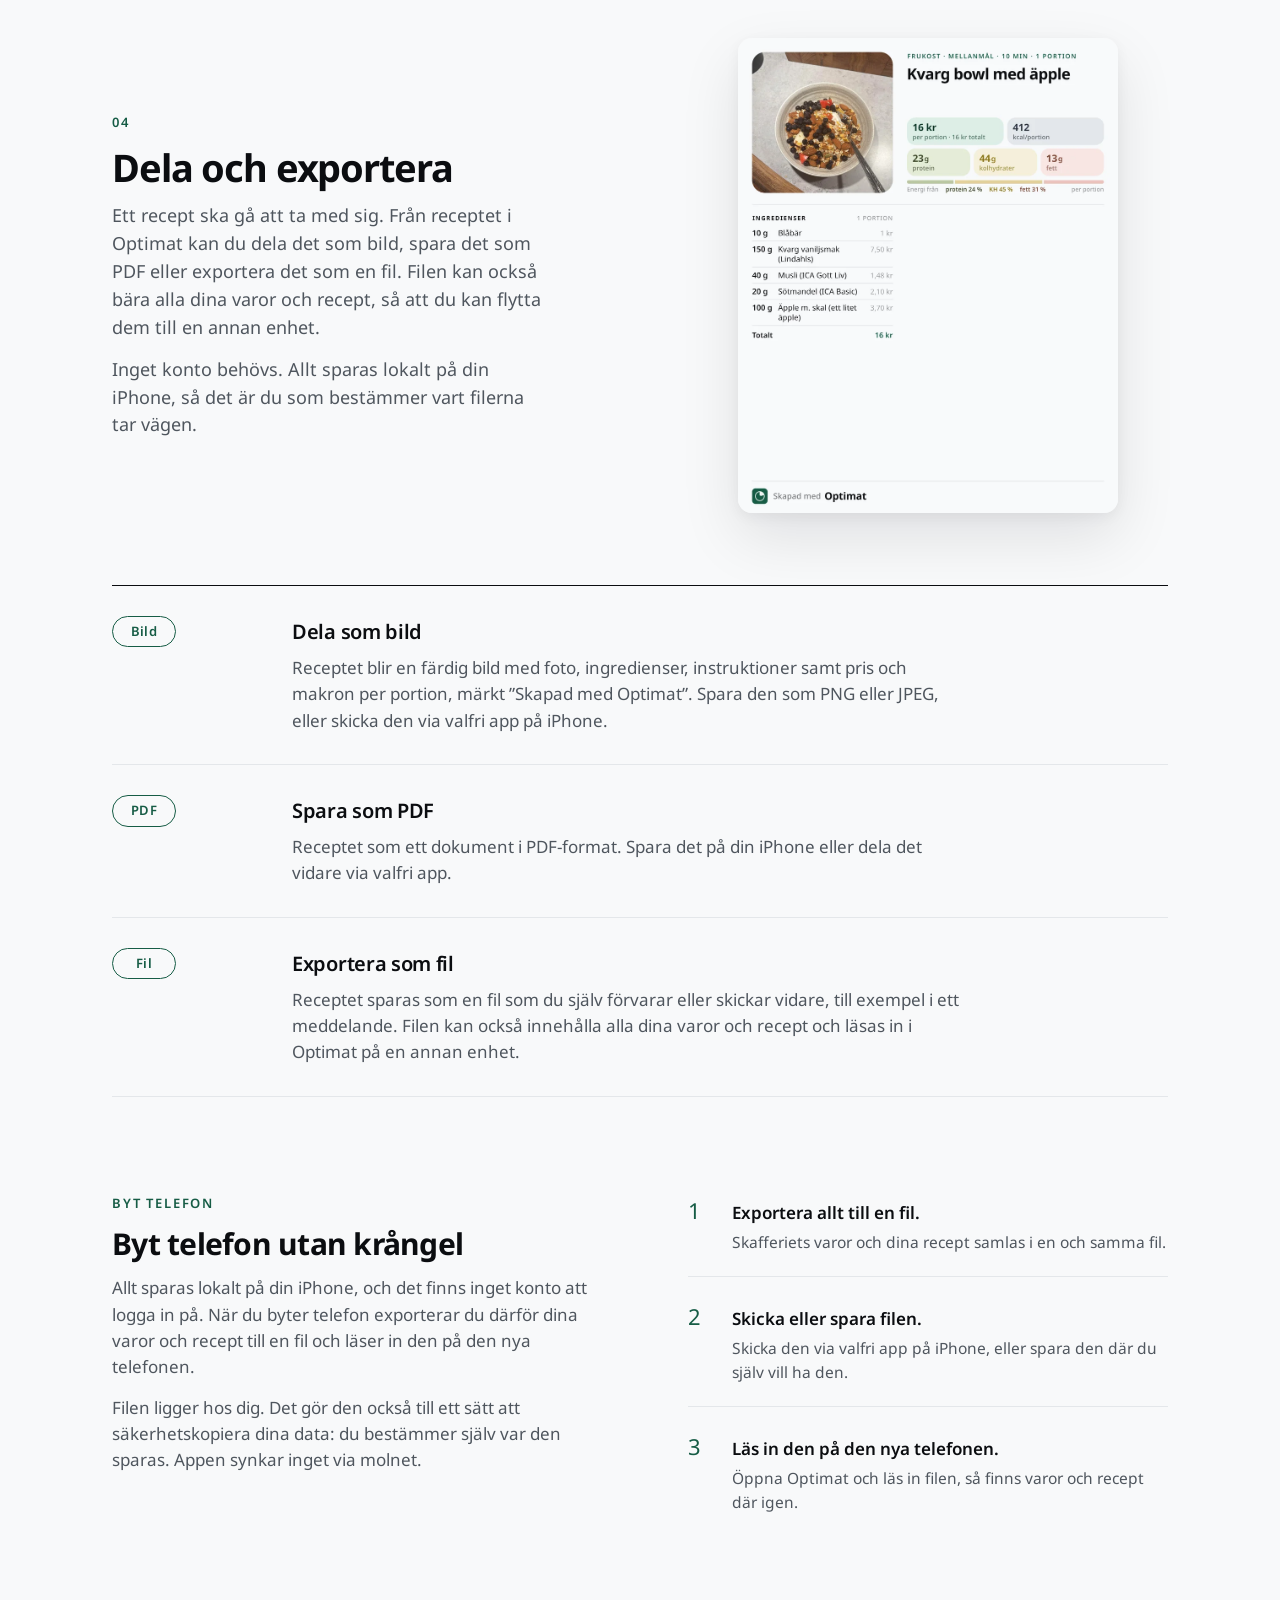
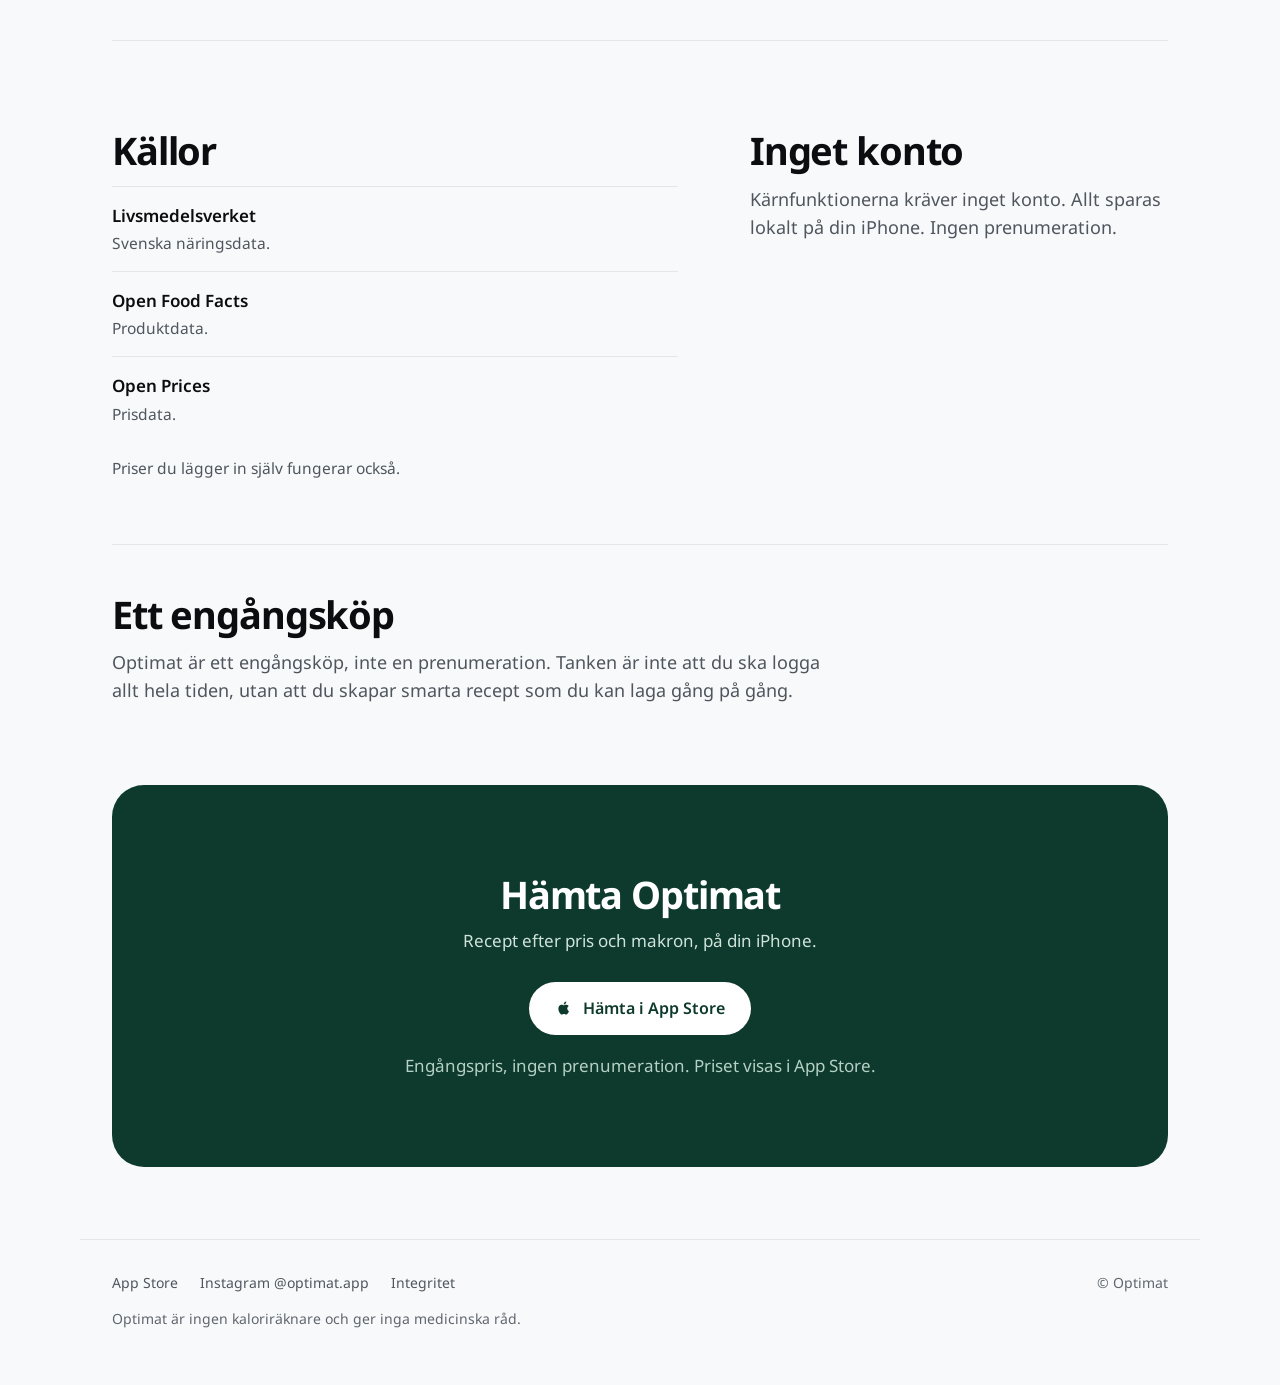
==== commit 8bf9e700: "Use the approved export section and add a one-time purchase note. Replace the two export rows with v" ====
--- a/index.html
+++ b/index.html
@@ -4,7 +4,7 @@
   <meta charset="utf-8" />
   <meta name="viewport" content="width=device-width, initial-scale=1" />
   <title>Optimat — Recept efter pris och makron</title>
-  <meta name="description" content="Optimat är en iPhone-app för recept, pris och makron. Dela som bild, PDF eller fil. Inget konto, ingen prenumeration. Allt sparas på din iPhone." />
+  <meta name="description" content="Optimat är en iPhone-app för recept, pris och makron. Dela som bild, PDF eller fil. Engångsköp, inget konto. Allt sparas på din iPhone." />
   <meta name="theme-color" content="#F8F9FA" />
   <link rel="icon" href="assets/mark.svg" type="image/svg+xml" />
   <link rel="apple-touch-icon" href="assets/apple-touch-icon.png" />
@@ -16,7 +16,7 @@
   <meta property="og:locale" content="sv_SE" />
   <meta property="og:site_name" content="Optimat" />
   <meta property="og:title" content="Optimat — Recept efter pris och makron" />
-  <meta property="og:description" content="Recept, pris och makron. Dela som bild, PDF eller fil. Inget konto, ingen prenumeration. Allt sparas på din iPhone." />
+  <meta property="og:description" content="Recept, pris och makron. Dela som bild, PDF eller fil. Engångsköp, inget konto. Allt sparas på din iPhone." />
   <meta property="og:url" content="https://oscaraandersson.github.io/optimat-app/" />
   <meta property="og:image" content="https://oscaraandersson.github.io/optimat-app/assets/og.png" />
   <meta property="og:image:width" content="1200" />
@@ -24,9 +24,9 @@
   <meta property="og:image:alt" content="Optimats märke och texten Optimat – Recept efter pris och makron" />
   <meta name="twitter:card" content="summary_large_image" />
   <meta name="twitter:title" content="Optimat — Recept efter pris och makron" />
-  <meta name="twitter:description" content="Recept, pris och makron. Dela som bild, PDF eller fil. Inget konto. Allt sparas på din iPhone." />
+  <meta name="twitter:description" content="Recept, pris och makron. Dela som bild, PDF eller fil. Engångsköp, inget konto. Allt sparas på din iPhone." />
   <meta name="twitter:image" content="https://oscaraandersson.github.io/optimat-app/assets/og.png" />
-  <script type="application/ld+json">{"@context":"https://schema.org","@type":"MobileApplication","name":"Optimat","operatingSystem":"iOS 15 eller senare","applicationCategory":"HealthApplication","url":"https://apps.apple.com/se/app/optimat/id6814617783","description":"Recept efter pris och makron. Dela som bild, PDF eller fil. Inget konto, data på telefonen."}</script>
+  <script type="application/ld+json">{"@context":"https://schema.org","@type":"MobileApplication","name":"Optimat","operatingSystem":"iOS 15 eller senare","applicationCategory":"HealthApplication","url":"https://apps.apple.com/se/app/optimat/id6814617783","description":"Recept efter pris och makron. Dela som bild, PDF eller fil. Engångsköp, inget konto, data på telefonen."}</script>
 </head><body>
   <a class="skip" href="#main">Hoppa till innehållet</a>
   <header class="site-header">
@@ -67,21 +67,28 @@
         <ul class="chips" aria-label="Näringsvärden per portion"><li class="c-e">Energi</li><li class="c-p">Protein</li><li class="c-k">Kolhydrater</li><li class="c-f">Fett</li></ul></div>
         <div class="media"><div class="phone"><picture><source srcset="assets/goal.webp" type="image/webp"><img  src="assets/goal.jpg" width="720" height="1561" alt="Ett recept i Optimat med ingredienslista och egna mål för protein, kolhydrater och fett." loading="lazy" decoding="async"></picture></div></div>
       </section>
-      <section class="row" aria-labelledby="f4">
+      <section class="row export-top" aria-labelledby="f4">
         <div class="text"><p class="num">04</p><h2 id="f4">Dela och exportera</h2>
-        <p class="body">Dela ett recept som bild, PDF eller fil.</p></div>
+        <p class="body">Ett recept ska gå att ta med sig. Från receptet i Optimat kan du dela det som bild, spara det som PDF eller exportera det som en fil. Filen kan också bära alla dina varor och recept, så att du kan flytta dem till en annan enhet.</p>
+        <p class="body">Inget konto behövs. Allt sparas lokalt på din iPhone, så det är du som bestämmer vart filerna tar vägen.</p></div>
         <div class="media"><picture><source srcset="assets/share.webp" type="image/webp"><img class="share-img" src="assets/share.jpg" width="900" height="1125" alt="Delat recept från Optimat: Kvarg bowl med äpple, frukost och mellanmål, 10 minuter, 1 portion. Foto av skålen, 16 kr per portion, 412 kcal, 23 g protein, 44 g kolhydrater och 13 g fett, med ingredienslista och 'Skapad med Optimat' i foten." loading="lazy" decoding="async"></picture></div>
       </section>
-      <section class="row flip" aria-labelledby="f5">
-        <div class="text"><p class="num">05</p><h2 id="f5">Byt telefon utan krångel</h2>
-        <p class="body">Exportera alla varor och recept till en fil och läs in den på en annan iPhone.</p></div>
-        <div class="media">
-          <div class="handoff">
-            <p><span class="num">01</span><span class="k">Exportera</span></p>
-            <span class="mid" aria-hidden="true">→</span>
-            <p><span class="num">02</span><span class="k">Läs in</span></p>
-          </div>
-        </div>
+      <section class="bformats" aria-label="Tre sätt att exportera">
+        <ul class="bfmt-list">
+          <li><span class="pill">Bild</span><div><h3>Dela som bild</h3><p>Receptet blir en färdig bild med foto, ingredienser, instruktioner samt pris och makron per portion, märkt ”Skapad med Optimat”. Spara den som PNG eller JPEG, eller skicka den via valfri app på iPhone.</p></div></li>
+          <li><span class="pill">PDF</span><div><h3>Spara som PDF</h3><p>Receptet som ett dokument i PDF-format. Spara det på din iPhone eller dela det vidare via valfri app.</p></div></li>
+          <li><span class="pill">Fil</span><div><h3>Exportera som fil</h3><p>Receptet sparas som en fil som du själv förvarar eller skickar vidare, till exempel i ett meddelande. Filen kan också innehålla alla dina varor och recept och läsas in i Optimat på en annan enhet.</p></div></li>
+        </ul>
+      </section>
+      <section class="bswitch" aria-labelledby="f5">
+        <div class="switch-text"><p class="num">Byt telefon</p><h3 id="f5" class="h3-big">Byt telefon utan krångel</h3>
+        <p class="body">Allt sparas lokalt på din iPhone, och det finns inget konto att logga in på. När du byter telefon exporterar du därför dina varor och recept till en fil och läser in den på den nya telefonen.</p>
+        <p class="body">Filen ligger hos dig. Det gör den också till ett sätt att säkerhetskopiera dina data: du bestämmer själv var den sparas. Appen synkar inget via molnet.</p></div>
+        <ol class="vsteps">
+          <li><span class="step-n">1</span><div><h4>Exportera allt till en fil.</h4><p>Skafferiets varor och dina recept samlas i en och samma fil.</p></div></li>
+          <li><span class="step-n">2</span><div><h4>Skicka eller spara filen.</h4><p>Skicka den via valfri app på iPhone, eller spara den där du själv vill ha den.</p></div></li>
+          <li><span class="step-n">3</span><div><h4>Läs in den på den nya telefonen.</h4><p>Öppna Optimat och läs in filen, så finns varor och recept där igen.</p></div></li>
+        </ol>
       </section>
     </div>
 
@@ -100,6 +107,10 @@
           <h2 id="konto">Inget konto</h2>
           <p class="body">Kärnfunktionerna kräver inget konto. Allt sparas lokalt på din iPhone. Ingen prenumeration.</p>
         </div>
+      </div>
+      <div class="once">
+        <h2 id="kop">Ett engångsköp</h2>
+        <p>Optimat är ett engångsköp, inte en prenumeration. Tanken är inte att du ska logga allt hela tiden, utan att du skapar smarta recept som du kan laga gång på gång.</p>
       </div>
     </section>
 
--- a/styles.css
+++ b/styles.css
@@ -63,11 +63,6 @@
 .c-e{background:#E4E8ED;color:#2C3642}.c-p{background:#E4EBD6;color:#3A4A28}
 .c-k{background:#F4EFD9;color:#6E5B0F}.c-f{background:#F7E6E3;color:#7A4030}
 .share-img{width:min(100%,380px);border-radius:14px;box-shadow:var(--shadow)}
-.handoff{display:flex;align-items:flex-end;width:min(100%,440px);margin:0}
-.handoff p{flex:1;min-width:0;margin:0;padding-bottom:14px;border-bottom:1px solid var(--line)}
-.handoff .num{display:block;margin:0 0 8px}
-.handoff .k{display:block;font-size:clamp(26px,4vw,34px);font-weight:700;letter-spacing:-.03em;line-height:1.05}
-.handoff .mid{flex:none;width:44px;text-align:center;color:var(--sage);font-size:22px;line-height:1;padding-bottom:14px}
 
 /* sources + account */
 .strip{padding-block:88px 80px}
@@ -79,6 +74,8 @@
 .sources p,.note{margin:0;font-size:15.5px;color:var(--label)}
 .note{margin-top:14px}
 .quiet .body{margin:0;max-width:28em;font-size:18px;color:var(--label)}
+.once{margin-top:64px;padding-top:48px;border-top:1px solid var(--line)}
+.once p{margin:0;max-width:40em;font-size:18px;color:var(--label)}
 
 /* final CTA — the one container */
 .final{background:var(--sage-dark);color:#fff;border-radius:32px;padding:64px 28px;text-align:center;margin-bottom:72px}
@@ -122,3 +119,34 @@
 @media(prefers-reduced-motion:reduce){html{scroll-behavior:auto}*{transition:none!important}}
 .nav a{white-space:nowrap}
 @media(max-width:520px){.nav a:not(.nav-store){display:none}.hero{padding-top:8px}}
+
+/* Export section (variant B) */
+.export-top{border-bottom:0;padding-bottom:56px}
+.h3-big{margin:0 0 14px;font-size:clamp(24px,3.4vw,30px);letter-spacing:-.025em;line-height:1.15;font-weight:700}
+.row .text .body+.body{margin-top:14px}
+.bswitch .body{margin:0;font-size:17px;color:var(--label);max-width:34em}
+.bswitch .body+.body{margin-top:14px}
+.bfmt-list,.vsteps{list-style:none;margin:0;padding:0}
+.step-n{font-size:13px;font-weight:600;color:var(--sage);font-variant-numeric:tabular-nums}
+.vsteps h4{margin:0 0 6px;font-size:17px;font-weight:600;line-height:1.3}
+.vsteps p{margin:0;font-size:15.5px;color:var(--label)}
+.pill{display:inline-block;padding:5px 15px;border:1px solid var(--sage);border-radius:999px;font-size:13px;font-weight:600;color:var(--sage);letter-spacing:.02em;line-height:1.5}
+.bfmt-list li{display:grid;gap:14px;padding:30px 0;border-top:1px solid var(--line)}
+.bfmt-list li:first-child{border-top-color:var(--ink)}
+.bfmt-list li:last-child{border-bottom:1px solid var(--line)}
+.bfmt-list h3{margin:0 0 8px;font-size:20px;letter-spacing:-.015em;font-weight:600}
+.bfmt-list p{margin:0;font-size:16px;color:var(--label);max-width:40em}
+.bfmt-list .pill{justify-self:start;align-self:start;min-width:64px;text-align:center}
+.switch-text{margin-bottom:48px}
+.bswitch{padding:72px 0 88px;border-bottom:1px solid var(--line);display:grid;gap:40px}
+.vsteps{display:grid;gap:0}
+.vsteps li{display:grid;grid-template-columns:44px 1fr;padding:22px 0;border-top:1px solid var(--line);align-items:baseline}
+.vsteps li:first-child{border-top:0;padding-top:0}
+.vsteps .step-n{font-size:22px;font-weight:300;letter-spacing:-.02em;color:var(--sage)}
+@media(min-width:900px){
+  .export-top{padding-bottom:72px}
+  .switch-text{margin:0}
+  .bfmt-list li{grid-template-columns:140px 1fr;gap:40px;align-items:baseline}
+  .bfmt-list p{font-size:17px}
+  .bswitch{grid-template-columns:1fr 1fr;gap:96px;padding:96px 0 104px;align-items:start}
+}
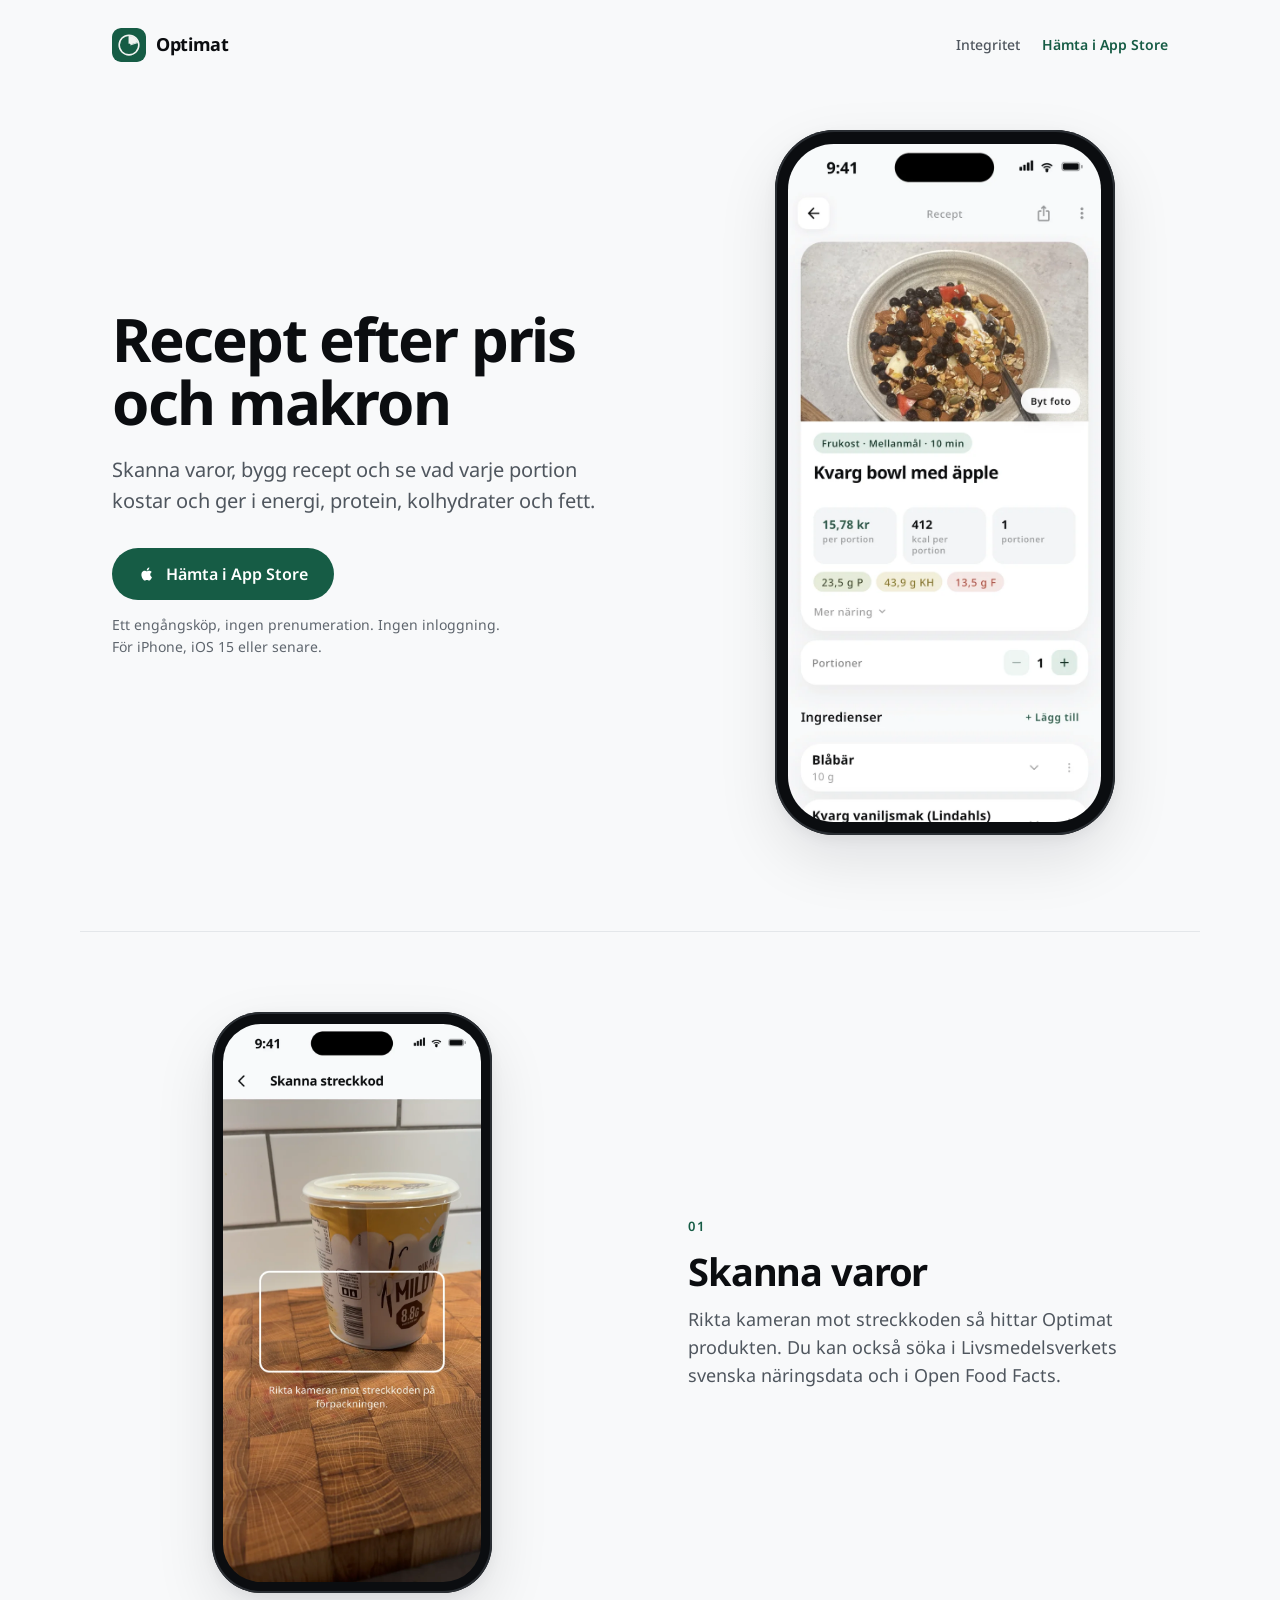
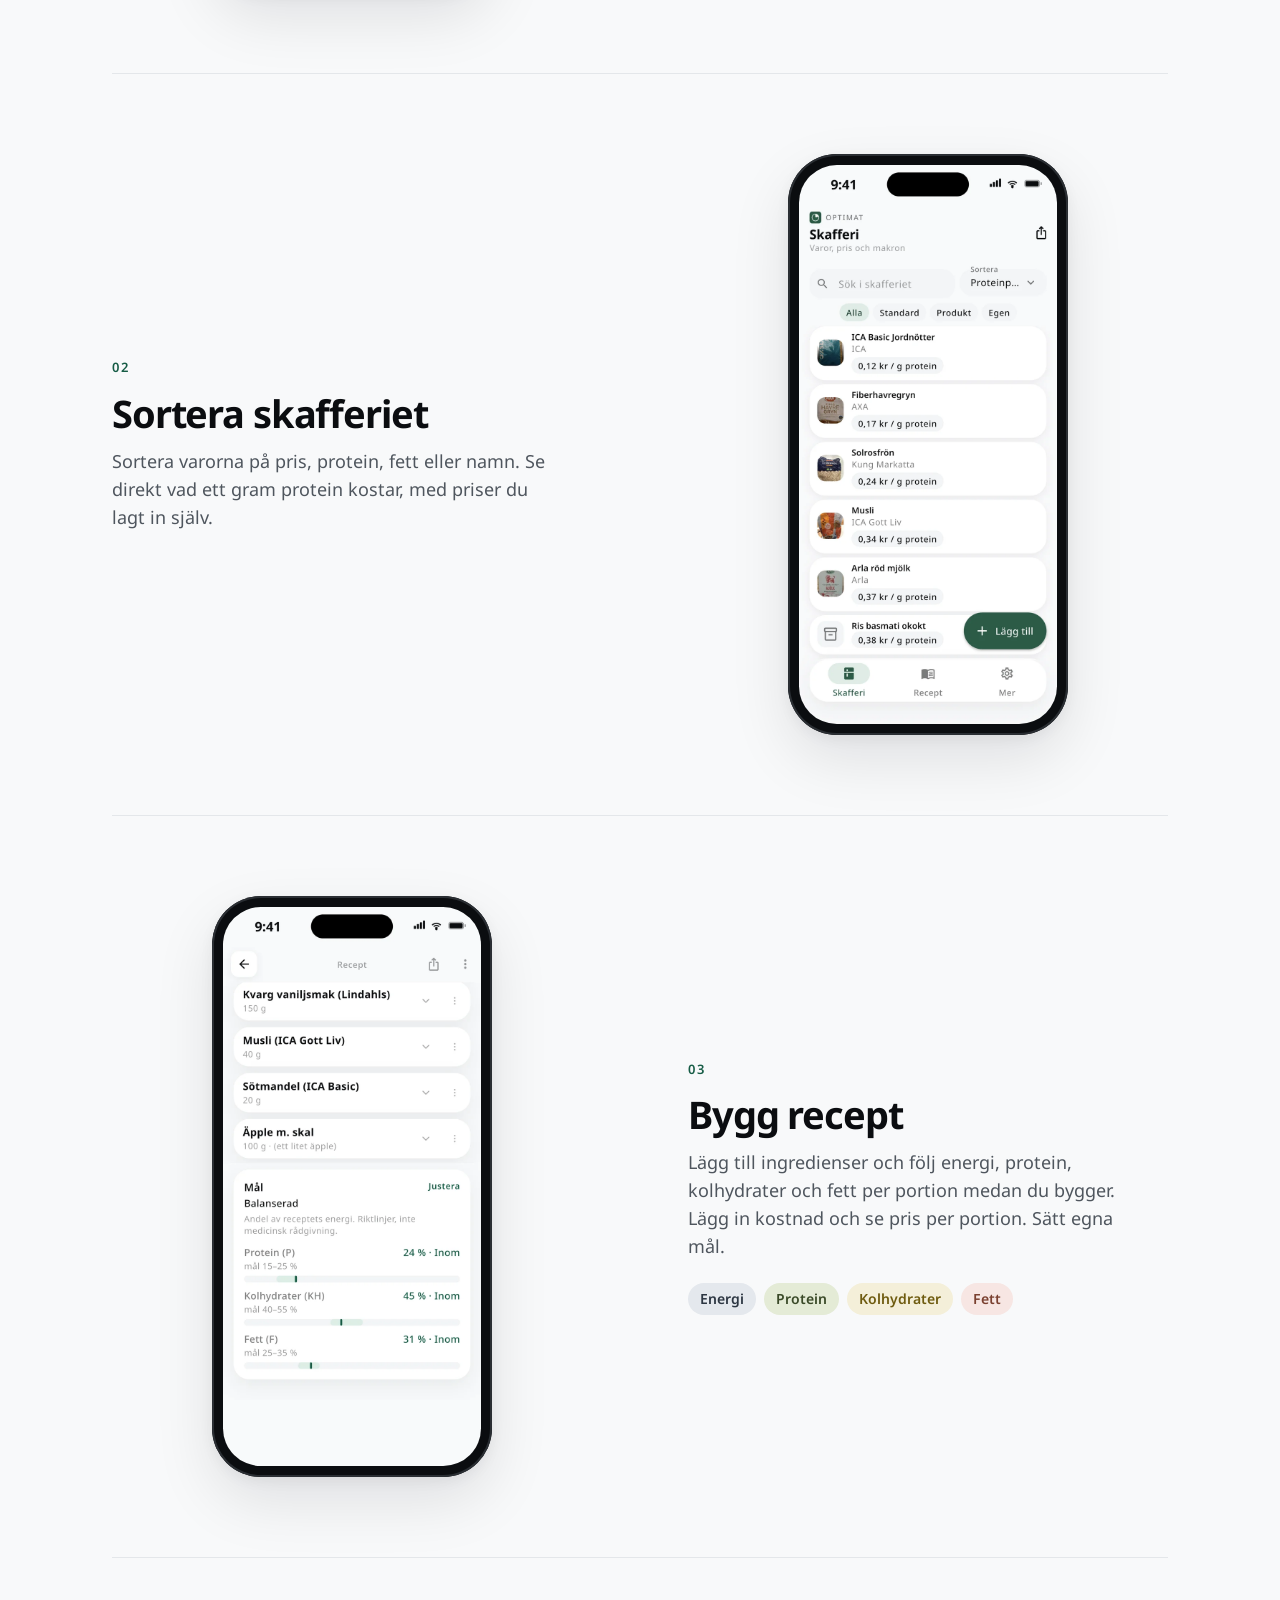
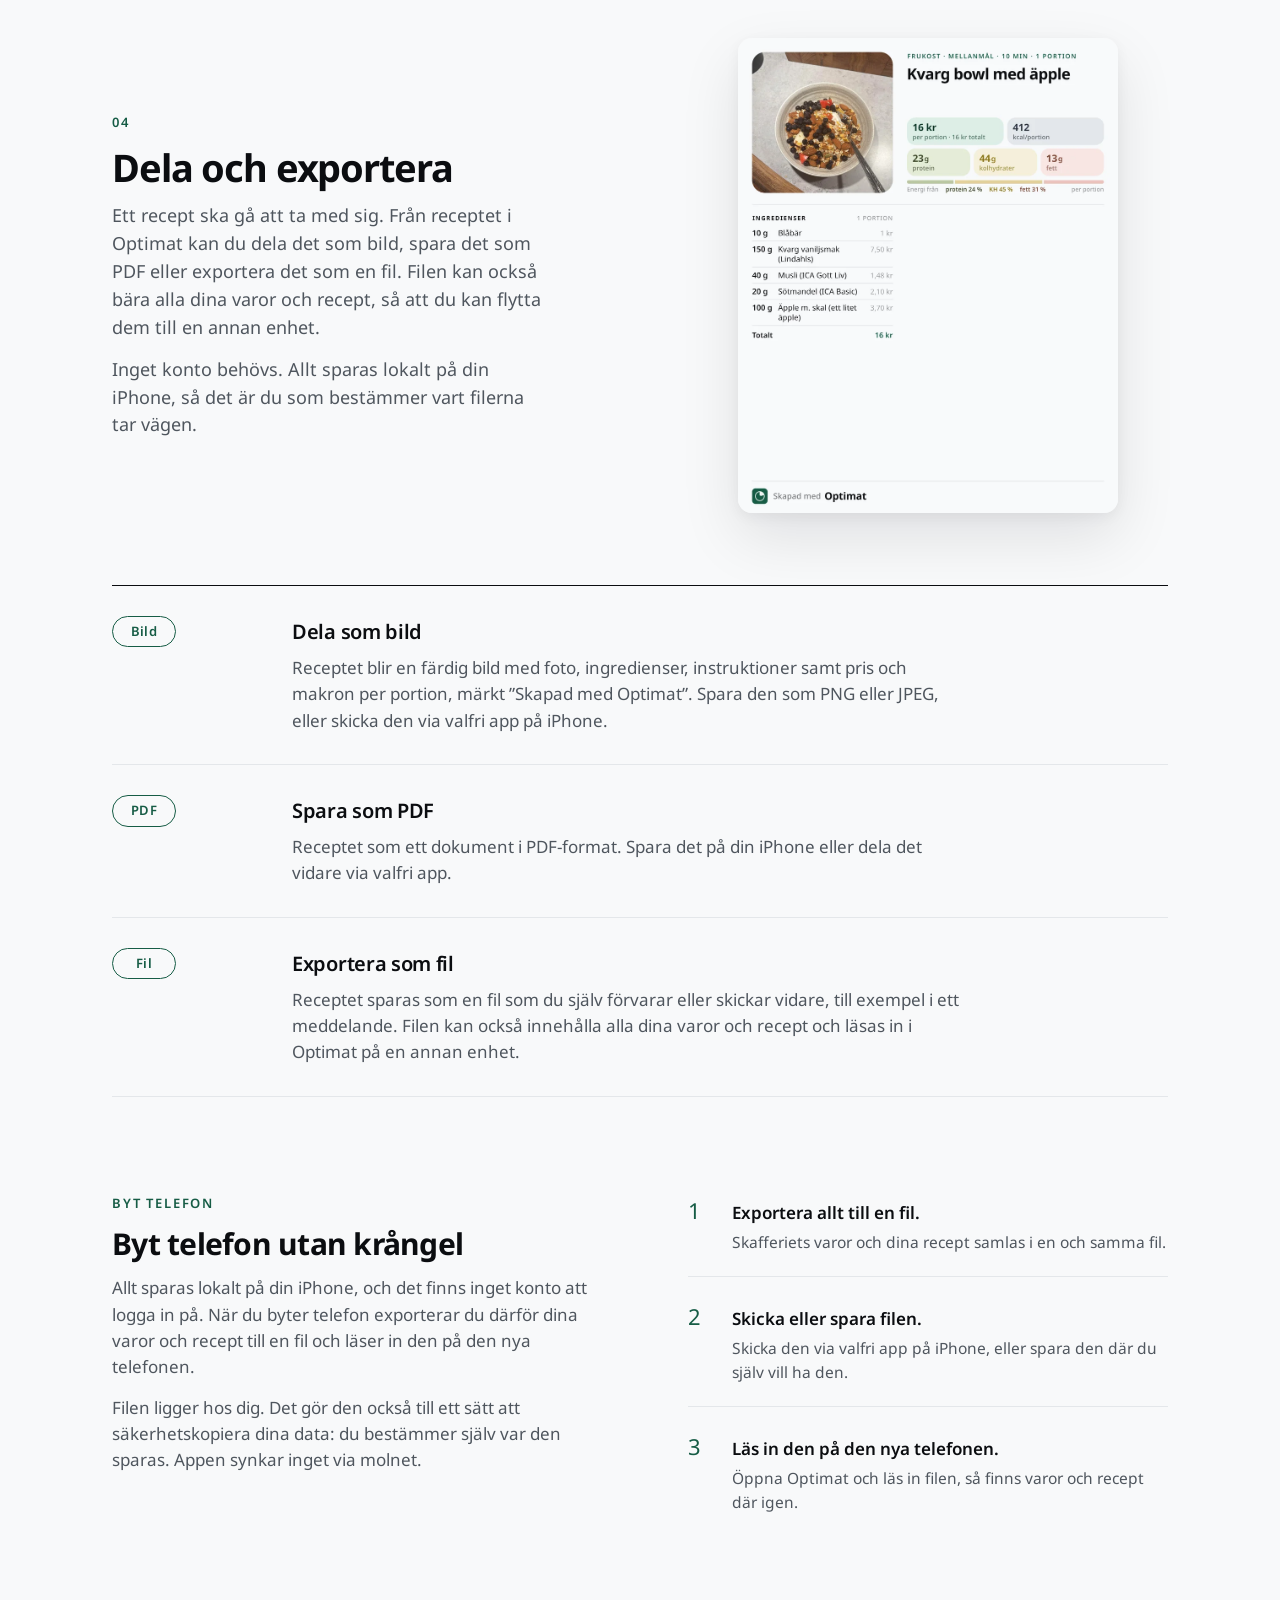
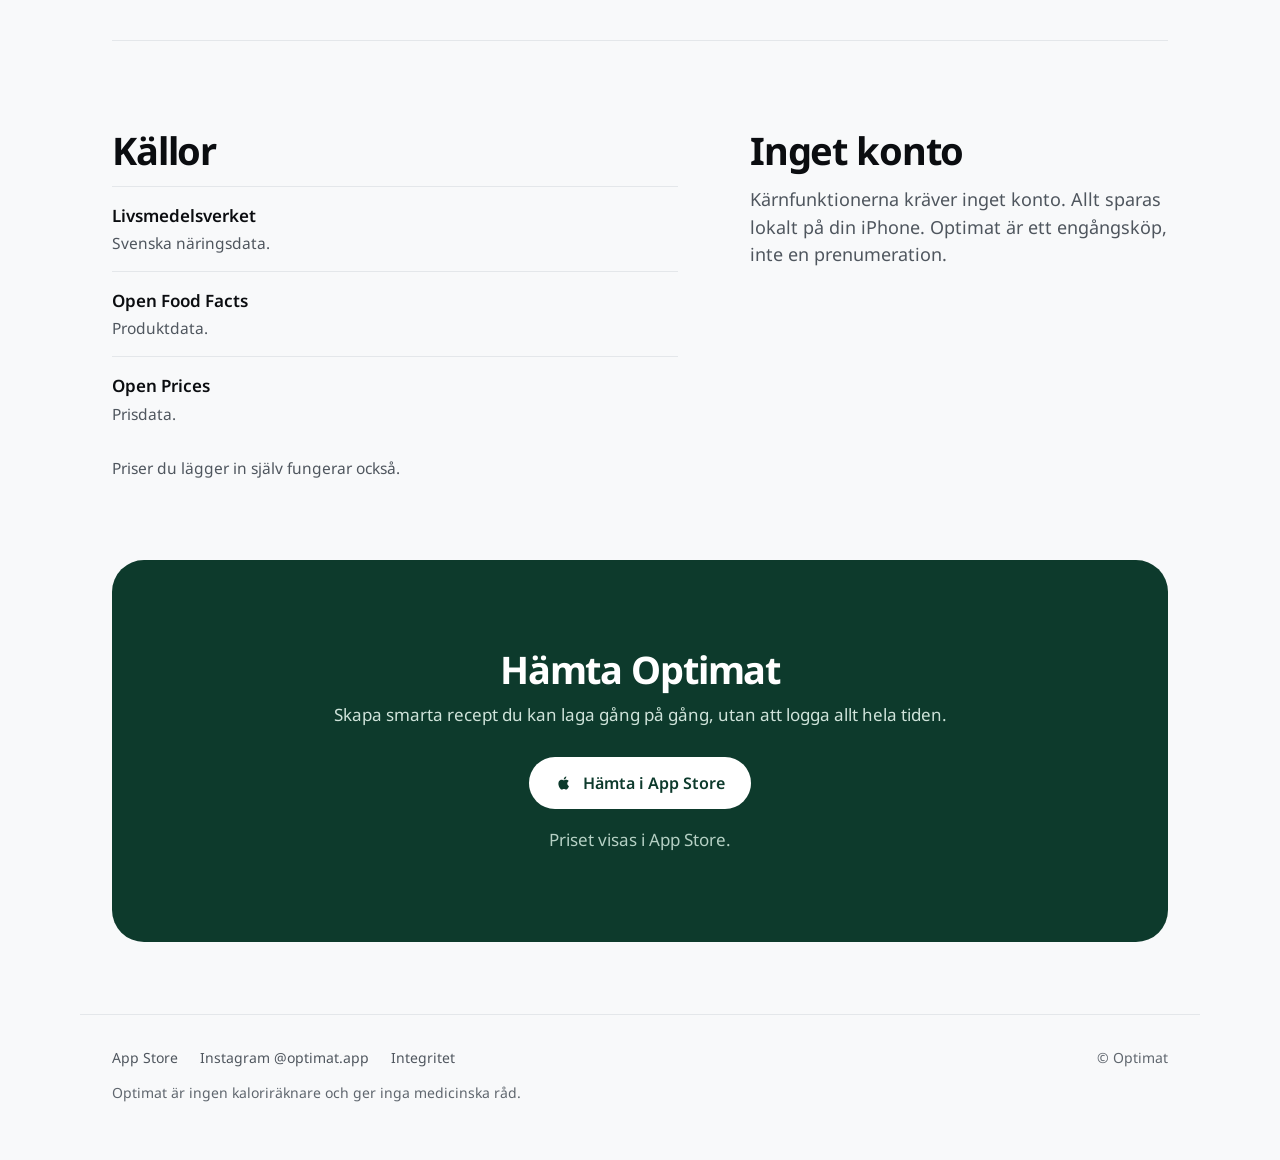
==== commit 2cef28c8: "Fold the one-time purchase note into existing copy. Drop the standalone heading and say it under the" ====
--- a/index.html
+++ b/index.html
@@ -44,7 +44,7 @@
         <p class="lede">Skanna varor, bygg recept och se vad varje portion kostar och ger i energi, protein, kolhydrater och fett.</p>
         <div class="hero-cta">
           <a class="btn " href="https://apps.apple.com/se/app/optimat/id6814617783"><svg viewBox="0 0 24 24" aria-hidden="true"><path d="M16.37 12.6c-.02-2.2 1.8-3.26 1.88-3.31-1.03-1.5-2.62-1.7-3.19-1.73-1.35-.14-2.65.8-3.34.8-.69 0-1.75-.78-2.88-.76-1.48.02-2.85.86-3.61 2.19-1.54 2.67-.4 6.63 1.1 8.8.73 1.06 1.6 2.25 2.75 2.2 1.1-.04 1.52-.71 2.85-.71 1.33 0 1.7.71 2.87.69 1.19-.02 1.94-1.08 2.66-2.15.84-1.23 1.19-2.42 1.2-2.48-.03-.01-2.3-.88-2.33-3.54zM14.2 6.1c.6-.74 1.01-1.76.9-2.78-.87.04-1.93.58-2.55 1.31-.56.65-1.05 1.69-.92 2.69.97.07 1.97-.49 2.57-1.22z"/></svg>Hämta i App Store</a>
-          <p class="small">Ingen prenumeration. Ingen inloggning.<br>För iPhone, iOS 15 eller senare.</p>
+          <p class="small">Ett engångsköp, ingen prenumeration. Ingen inloggning.<br>För iPhone, iOS 15 eller senare.</p>
         </div>
       </div>
       <div class="hero-phone"><div class="phone lg"><picture><source srcset="assets/recipe.webp" type="image/webp"><img  src="assets/recipe.jpg" width="720" height="1561" alt="Optimat på en iPhone: ett recept, kvarg bowl med äpple, med pris per portion, kcal och makron." fetchpriority="high"></picture></div></div>
@@ -105,21 +105,17 @@
         </div>
         <div>
           <h2 id="konto">Inget konto</h2>
-          <p class="body">Kärnfunktionerna kräver inget konto. Allt sparas lokalt på din iPhone. Ingen prenumeration.</p>
+          <p class="body">Kärnfunktionerna kräver inget konto. Allt sparas lokalt på din iPhone. Optimat är ett engångsköp, inte en prenumeration.</p>
         </div>
-      </div>
-      <div class="once">
-        <h2 id="kop">Ett engångsköp</h2>
-        <p>Optimat är ett engångsköp, inte en prenumeration. Tanken är inte att du ska logga allt hela tiden, utan att du skapar smarta recept som du kan laga gång på gång.</p>
       </div>
     </section>
 
     <div class="wrap">
       <section class="final" aria-labelledby="cta">
         <h2 id="cta">Hämta Optimat</h2>
-        <p>Recept efter pris och makron, på din iPhone.</p>
+        <p>Skapa smarta recept du kan laga gång på gång, utan att logga allt hela tiden.</p>
         <a class="btn on-dark" href="https://apps.apple.com/se/app/optimat/id6814617783"><svg viewBox="0 0 24 24" aria-hidden="true"><path d="M16.37 12.6c-.02-2.2 1.8-3.26 1.88-3.31-1.03-1.5-2.62-1.7-3.19-1.73-1.35-.14-2.65.8-3.34.8-.69 0-1.75-.78-2.88-.76-1.48.02-2.85.86-3.61 2.19-1.54 2.67-.4 6.63 1.1 8.8.73 1.06 1.6 2.25 2.75 2.2 1.1-.04 1.52-.71 2.85-.71 1.33 0 1.7.71 2.87.69 1.19-.02 1.94-1.08 2.66-2.15.84-1.23 1.19-2.42 1.2-2.48-.03-.01-2.3-.88-2.33-3.54zM14.2 6.1c.6-.74 1.01-1.76.9-2.78-.87.04-1.93.58-2.55 1.31-.56.65-1.05 1.69-.92 2.69.97.07 1.97-.49 2.57-1.22z"/></svg>Hämta i App Store</a>
-        <p class="small">Engångspris, ingen prenumeration. Priset visas i App Store.</p>
+        <p class="small">Priset visas i App Store.</p>
       </section>
     </div>
   </main>
--- a/styles.css
+++ b/styles.css
@@ -74,8 +74,6 @@
 .sources p,.note{margin:0;font-size:15.5px;color:var(--label)}
 .note{margin-top:14px}
 .quiet .body{margin:0;max-width:28em;font-size:18px;color:var(--label)}
-.once{margin-top:64px;padding-top:48px;border-top:1px solid var(--line)}
-.once p{margin:0;max-width:40em;font-size:18px;color:var(--label)}
 
 /* final CTA — the one container */
 .final{background:var(--sage-dark);color:#fff;border-radius:32px;padding:64px 28px;text-align:center;margin-bottom:72px}
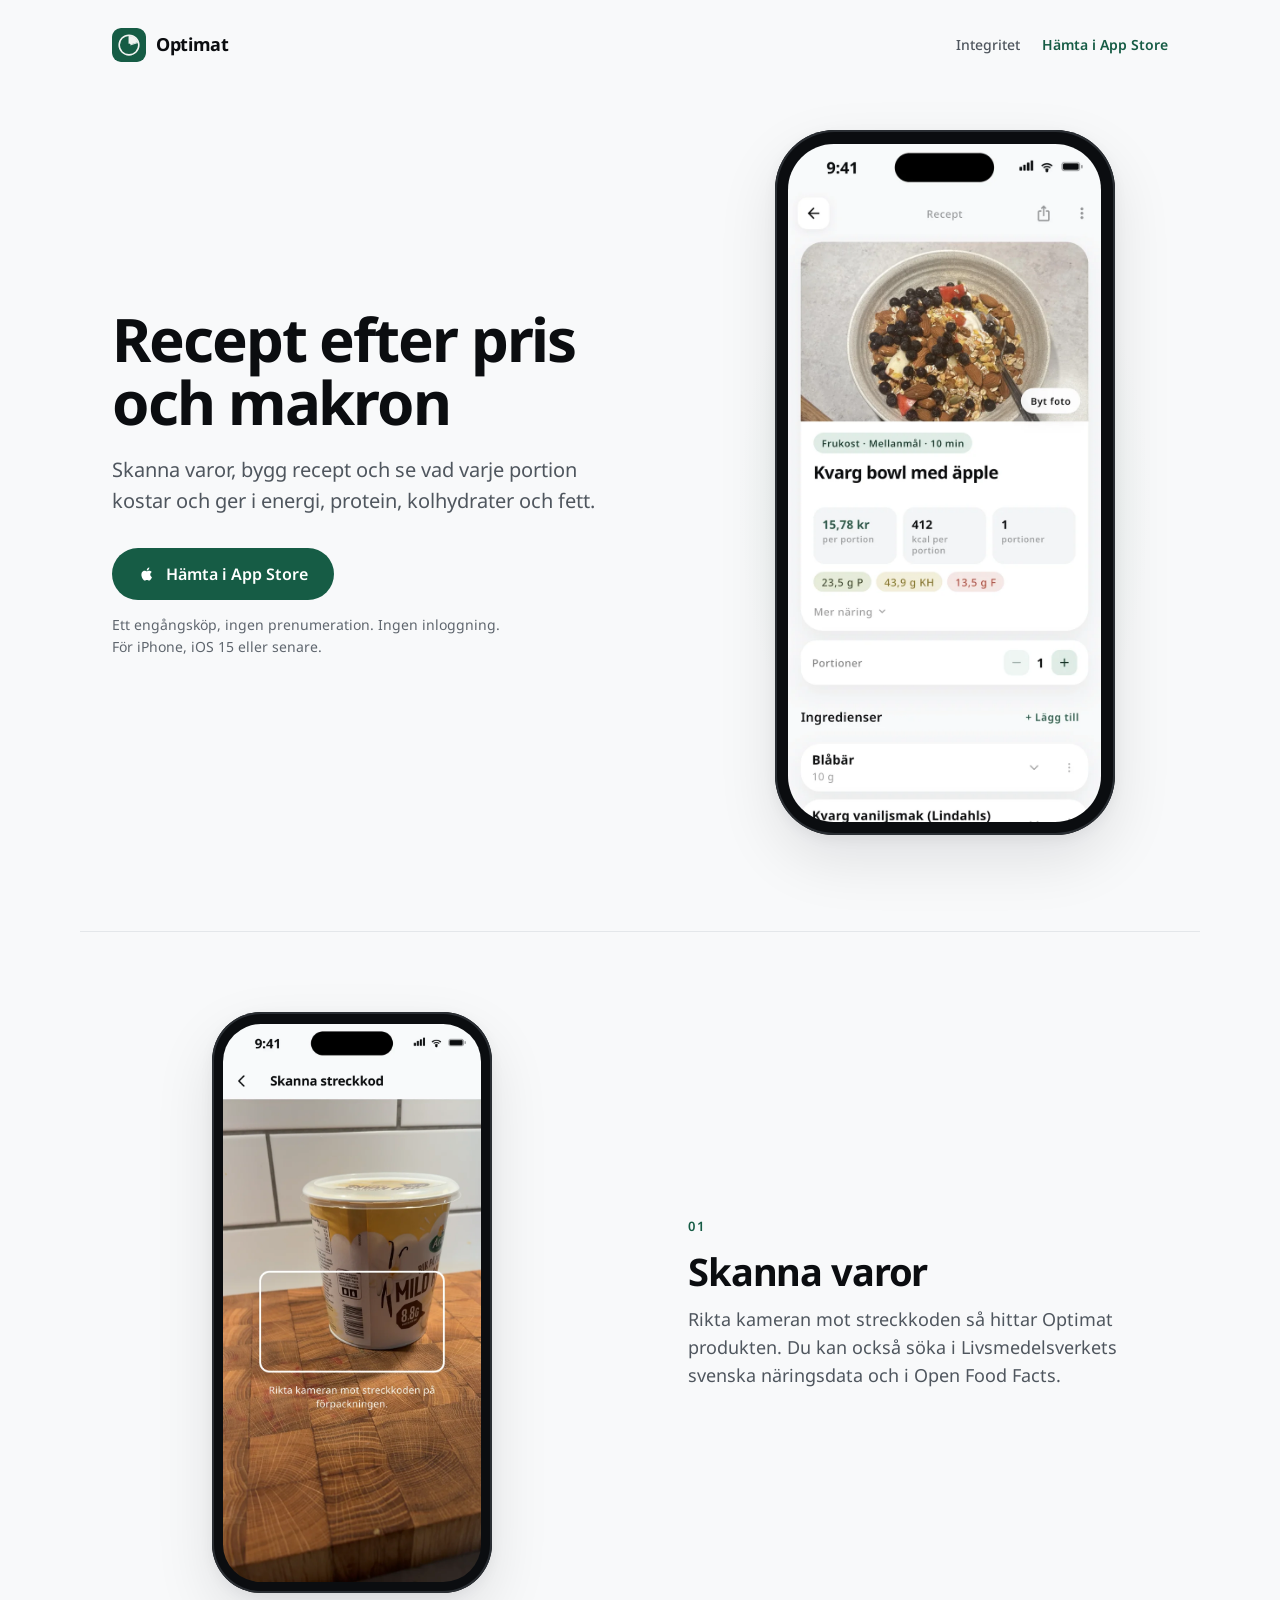
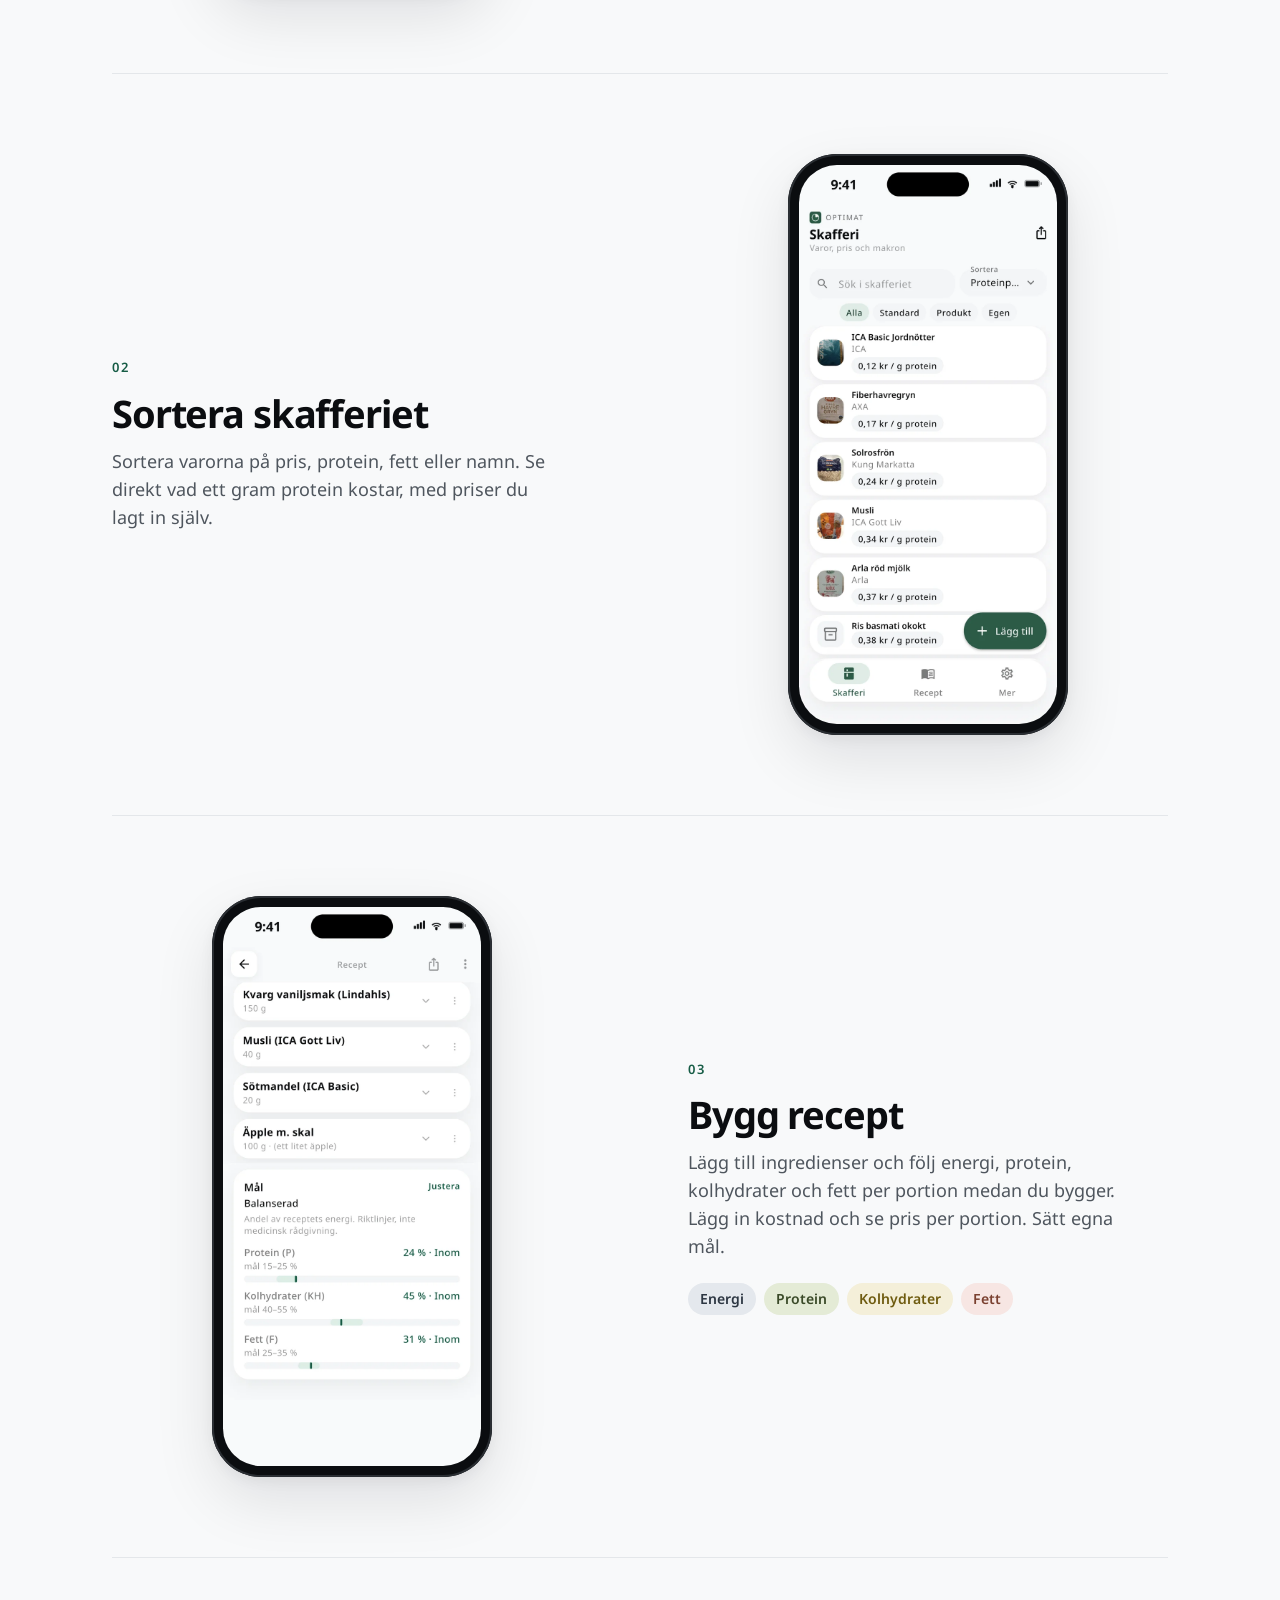
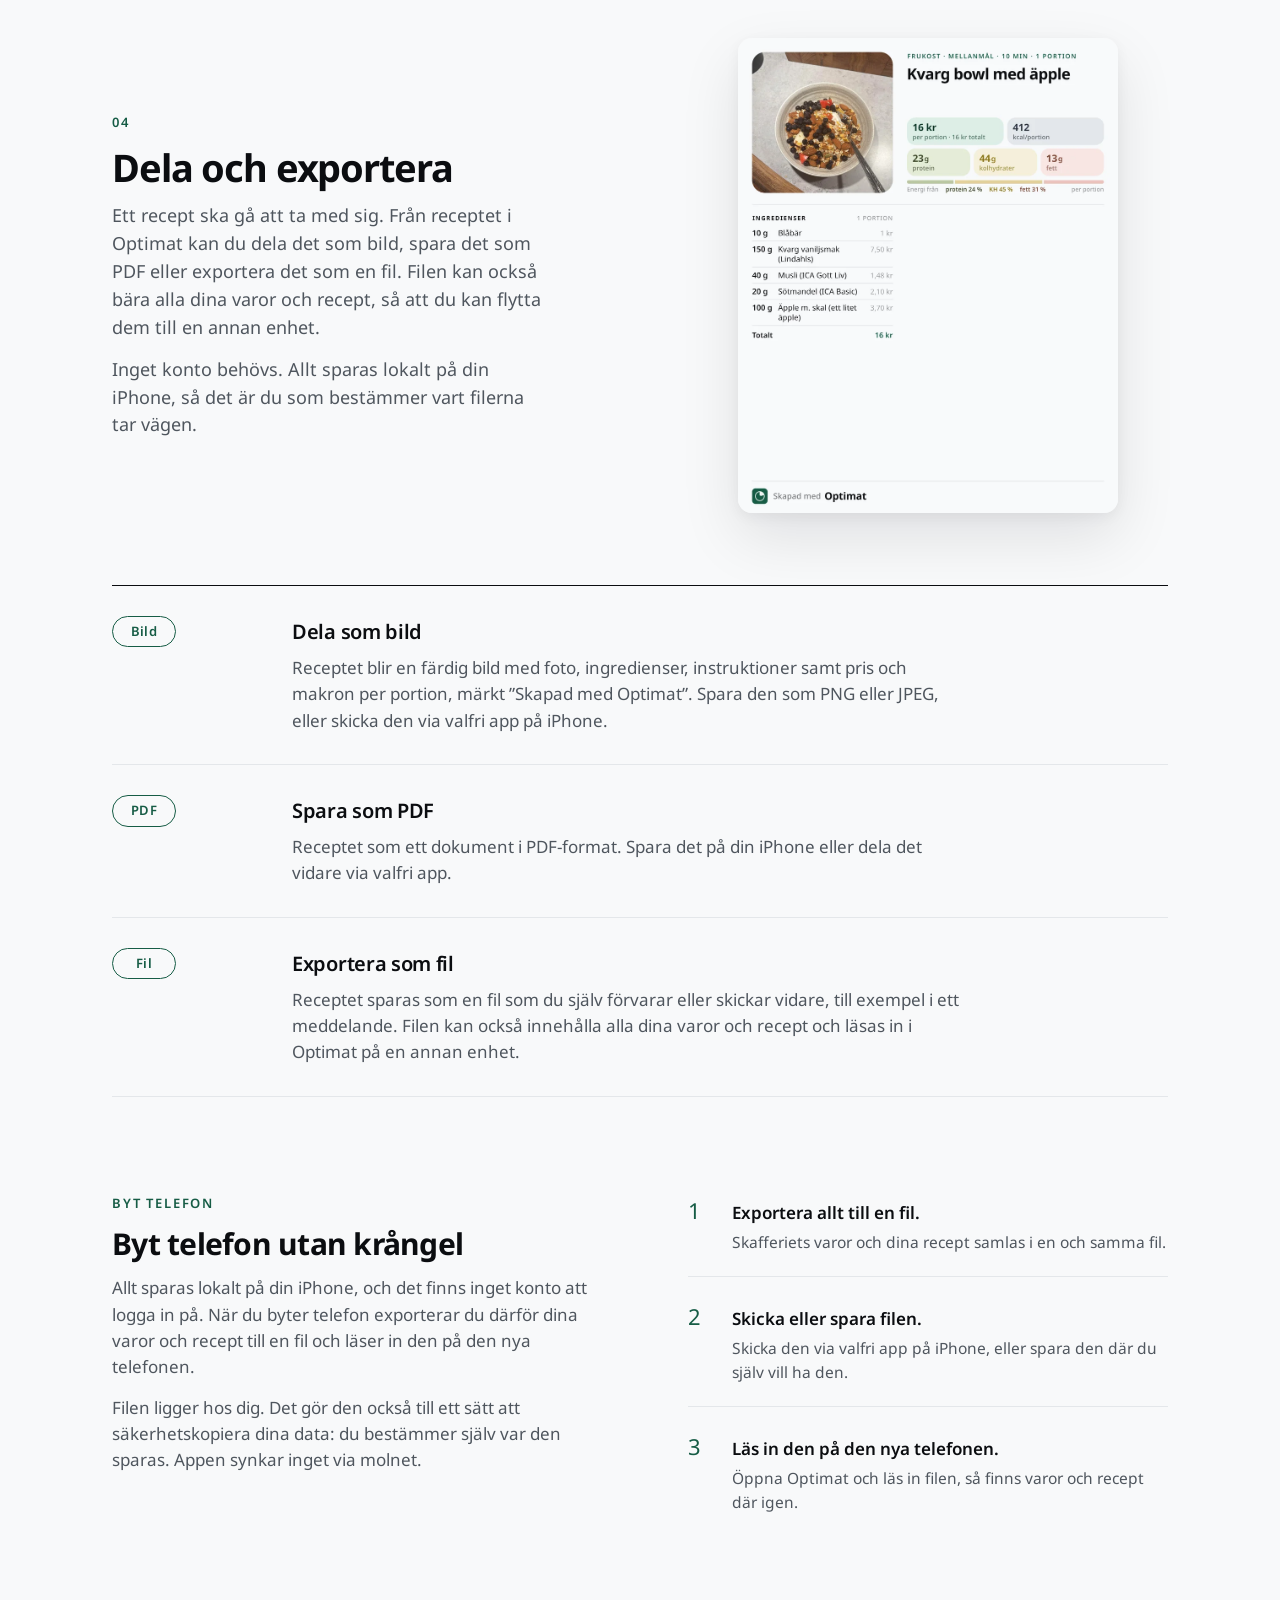
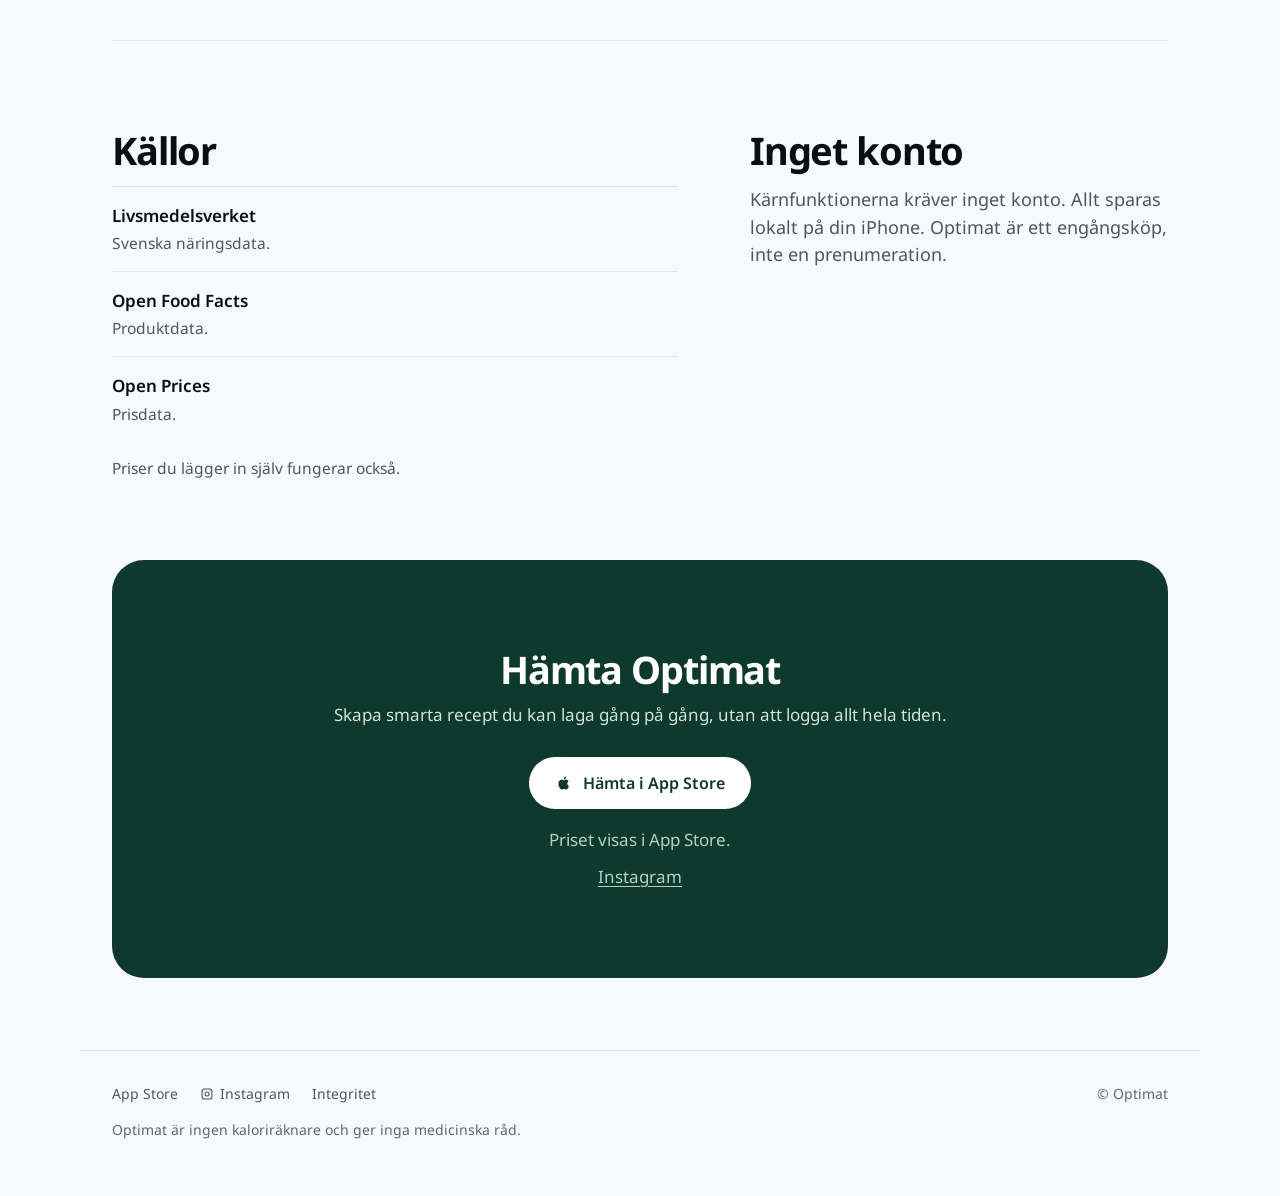
==== commit bfc9cae0: "Link the footer and closing line to Instagram. Use https://www.instagram.com/optimat.app with a plai" ====
--- a/index.html
+++ b/index.html
@@ -116,13 +116,14 @@
         <p>Skapa smarta recept du kan laga gång på gång, utan att logga allt hela tiden.</p>
         <a class="btn on-dark" href="https://apps.apple.com/se/app/optimat/id6814617783"><svg viewBox="0 0 24 24" aria-hidden="true"><path d="M16.37 12.6c-.02-2.2 1.8-3.26 1.88-3.31-1.03-1.5-2.62-1.7-3.19-1.73-1.35-.14-2.65.8-3.34.8-.69 0-1.75-.78-2.88-.76-1.48.02-2.85.86-3.61 2.19-1.54 2.67-.4 6.63 1.1 8.8.73 1.06 1.6 2.25 2.75 2.2 1.1-.04 1.52-.71 2.85-.71 1.33 0 1.7.71 2.87.69 1.19-.02 1.94-1.08 2.66-2.15.84-1.23 1.19-2.42 1.2-2.48-.03-.01-2.3-.88-2.33-3.54zM14.2 6.1c.6-.74 1.01-1.76.9-2.78-.87.04-1.93.58-2.55 1.31-.56.65-1.05 1.69-.92 2.69.97.07 1.97-.49 2.57-1.22z"/></svg>Hämta i App Store</a>
         <p class="small">Priset visas i App Store.</p>
+        <p class="small"><a href="https://www.instagram.com/optimat.app" rel="noopener">Instagram</a></p>
       </section>
     </div>
   </main>
   <footer class="site-footer">
     <nav aria-label="Sidfot">
       <a href="https://apps.apple.com/se/app/optimat/id6814617783">App Store</a>
-      <a href="https://instagram.com/optimat.app">Instagram @optimat.app</a>
+      <a class="ig-link" href="https://www.instagram.com/optimat.app" rel="noopener"><svg class="ig" viewBox="0 0 24 24" width="14" height="14" aria-hidden="true" focusable="false"><rect x="3.5" y="3.5" width="17" height="17" rx="4" fill="none" stroke="currentColor" stroke-width="1.8"/><circle cx="12" cy="12" r="3.4" fill="none" stroke="currentColor" stroke-width="1.8"/><circle cx="17.2" cy="6.8" r="1" fill="currentColor"/></svg>Instagram</a>
       <a href="privacy.html">Integritet</a>
     </nav>
     <span>© Optimat</span>
--- a/styles.css
+++ b/styles.css
@@ -80,12 +80,17 @@
 .final h2{margin:0 0 12px;color:#fff}
 .final p{margin:0 0 28px;color:#CFE3DA;font-size:17px}
 .final .small{margin:18px 0 0;color:#B5D0C4}
+.final .small+.small{margin-top:10px}
+.final .small a{color:inherit}
+.final .small a:hover{color:#fff}
 
 /* footer */
 .site-footer{border-top:1px solid var(--line);max-width:var(--wrap);margin:0 auto;padding:28px 24px 48px;display:grid;gap:14px;font-size:14px;color:var(--meta)}
 .site-footer nav{display:flex;flex-wrap:wrap;gap:8px 22px}
 .site-footer a{color:var(--label);text-decoration:none}.site-footer a:hover{text-decoration:underline}
 .site-footer a:hover{color:var(--sage)}
+.ig-link{display:inline-flex;align-items:center;gap:6px}
+.ig{display:block;flex:none}
 .site-footer p{margin:0;max-width:44em}
 
 /* privacy / prose (cardless) */
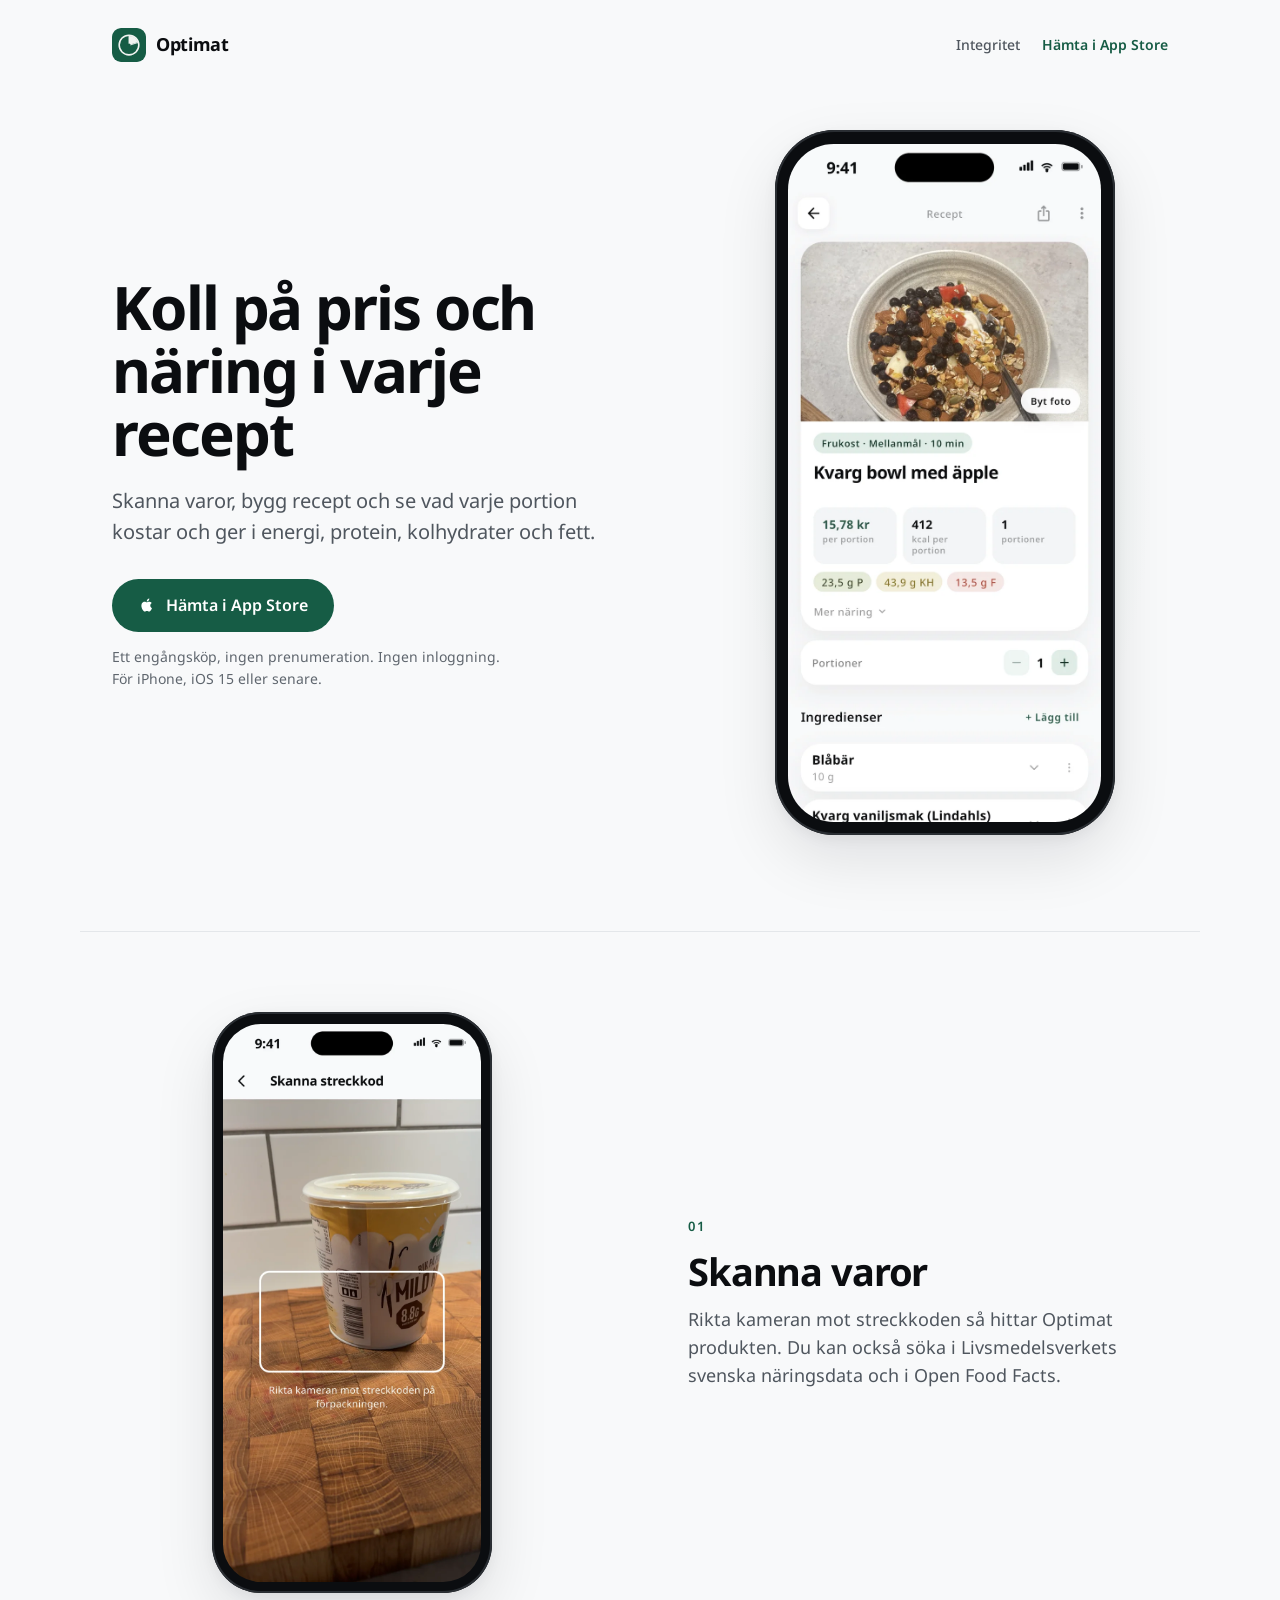
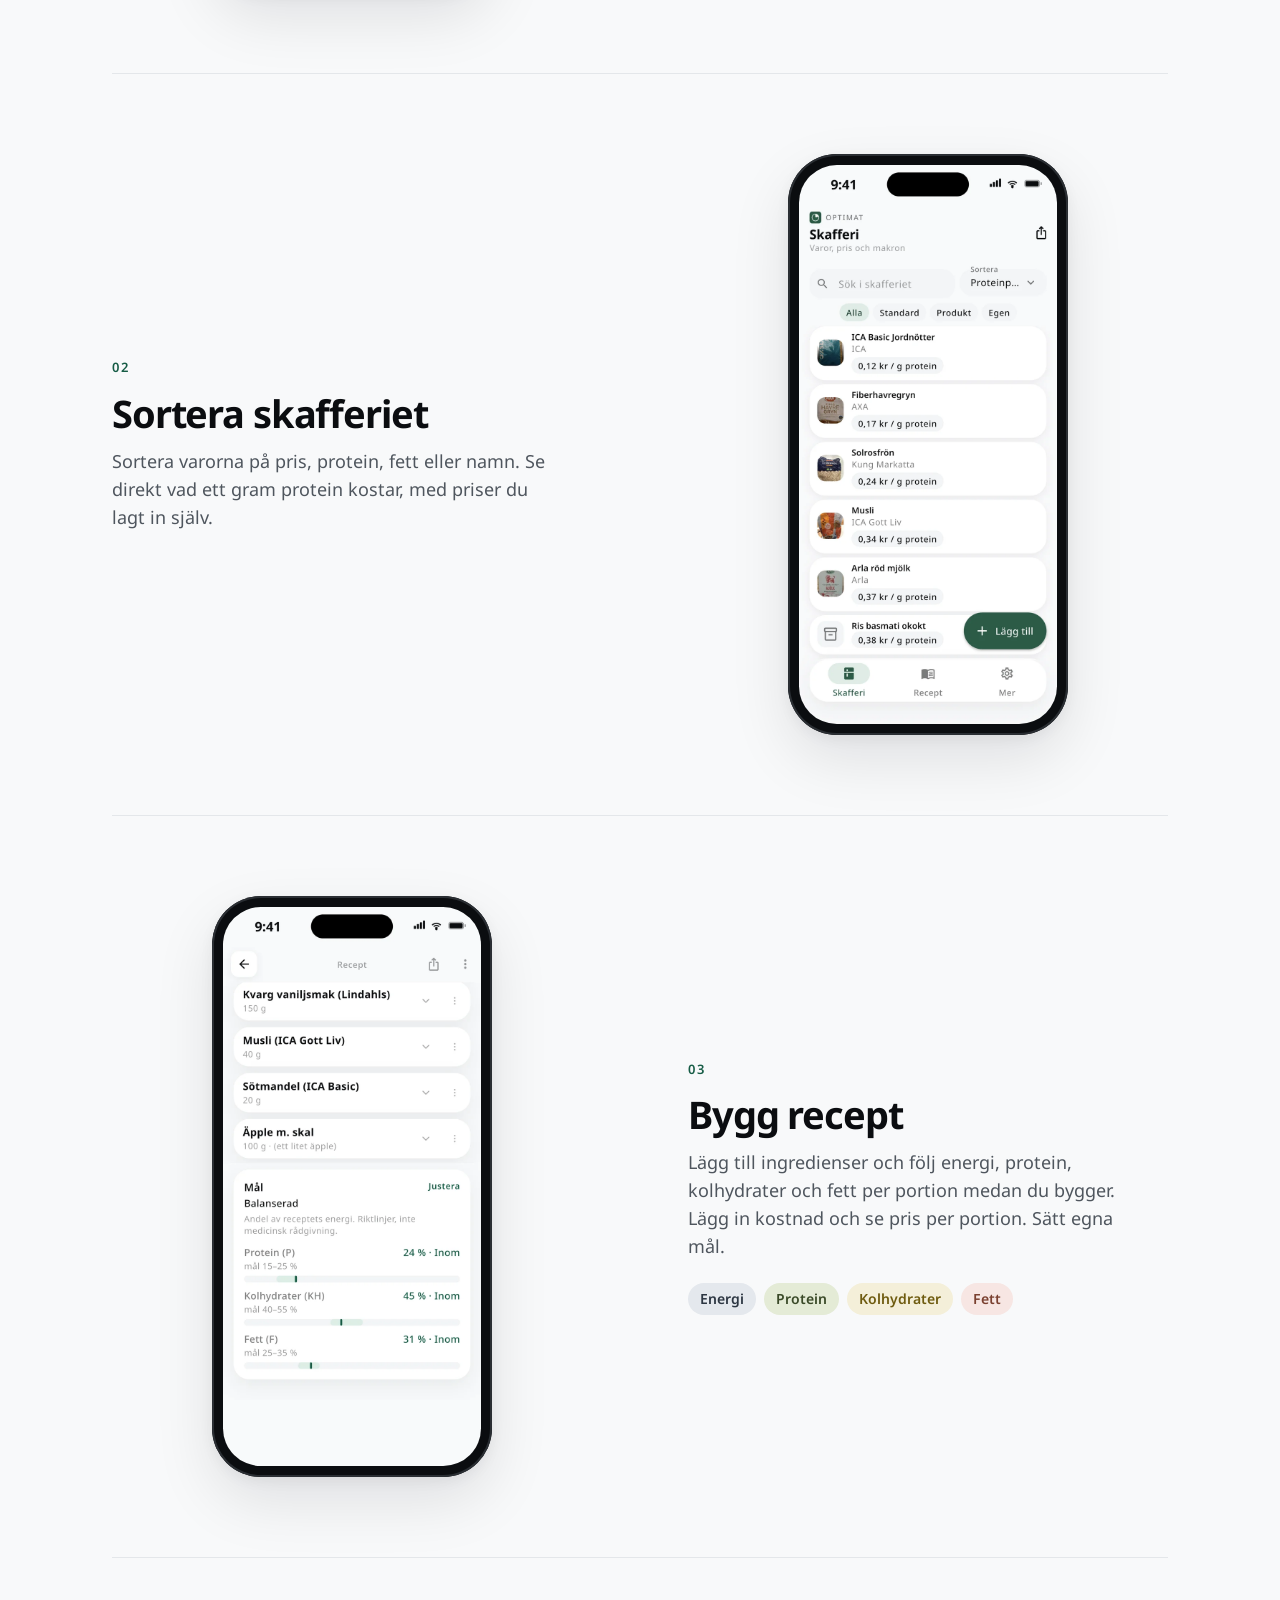
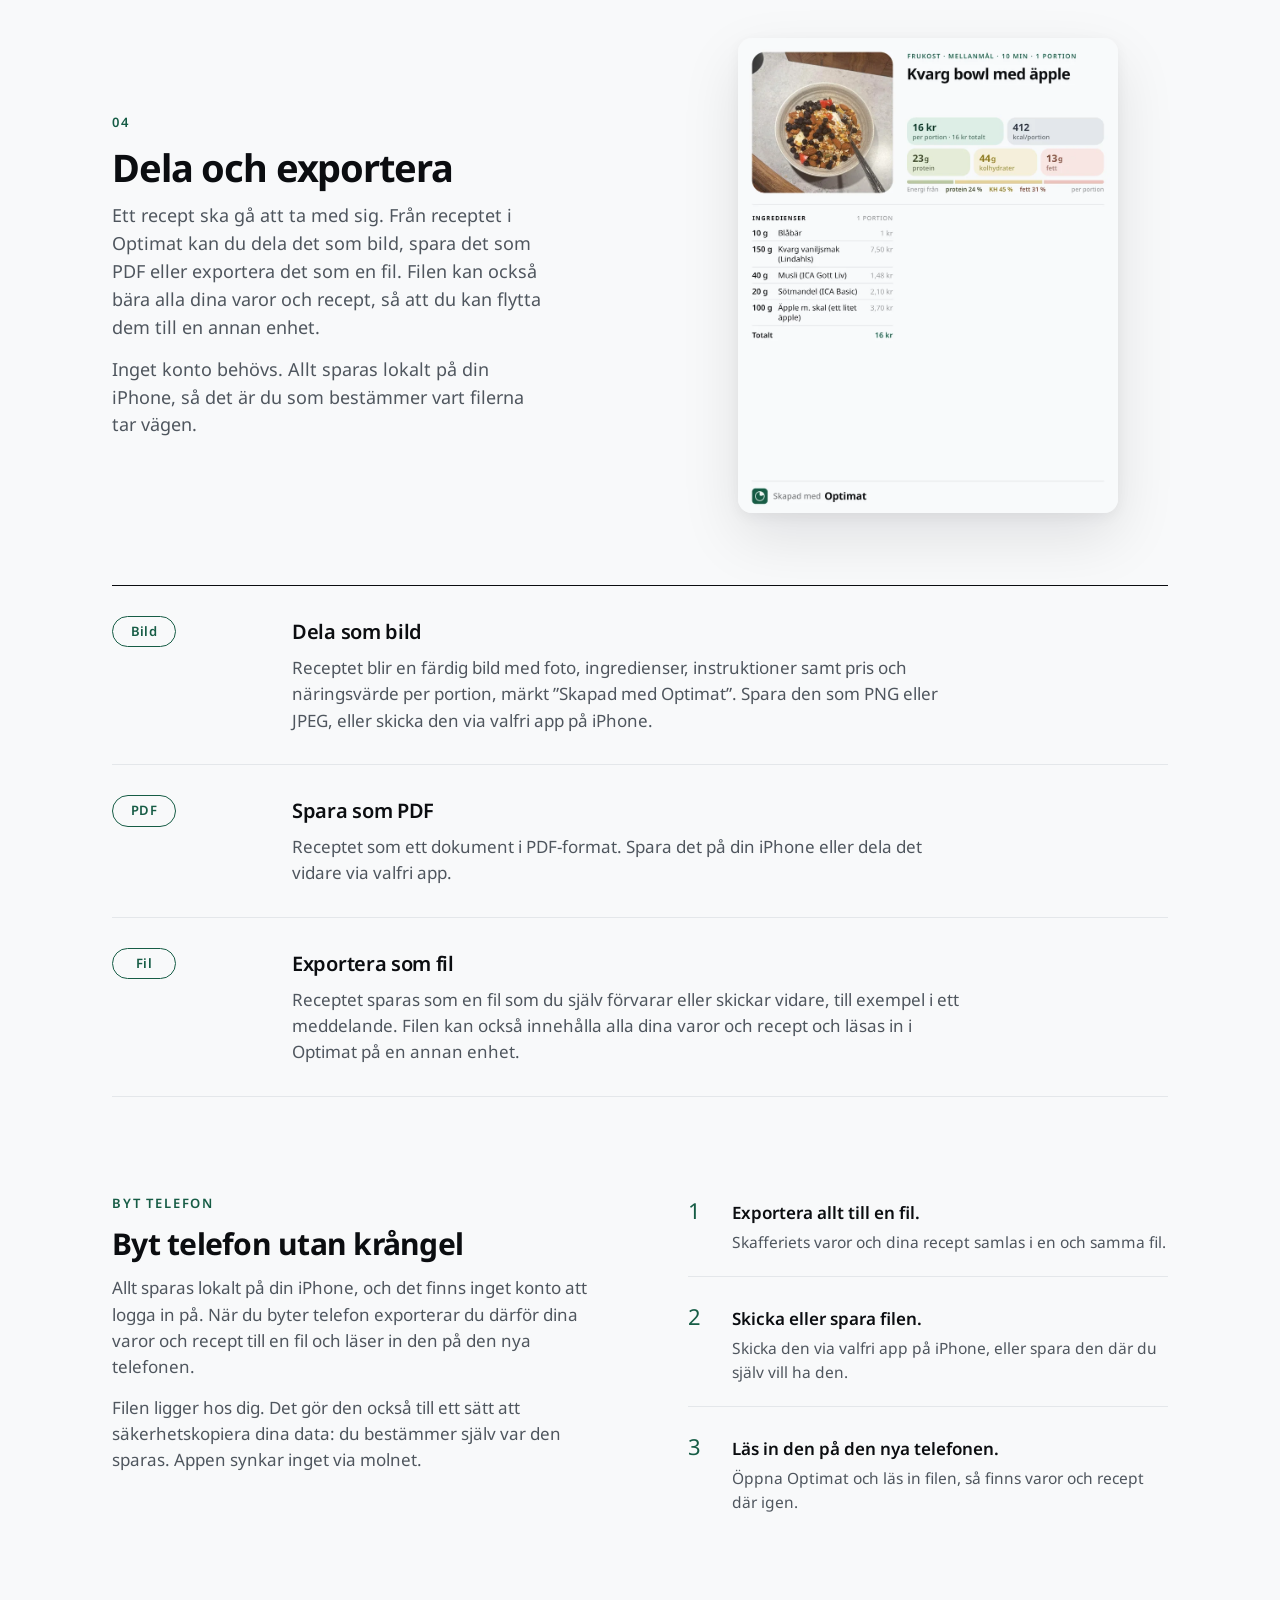
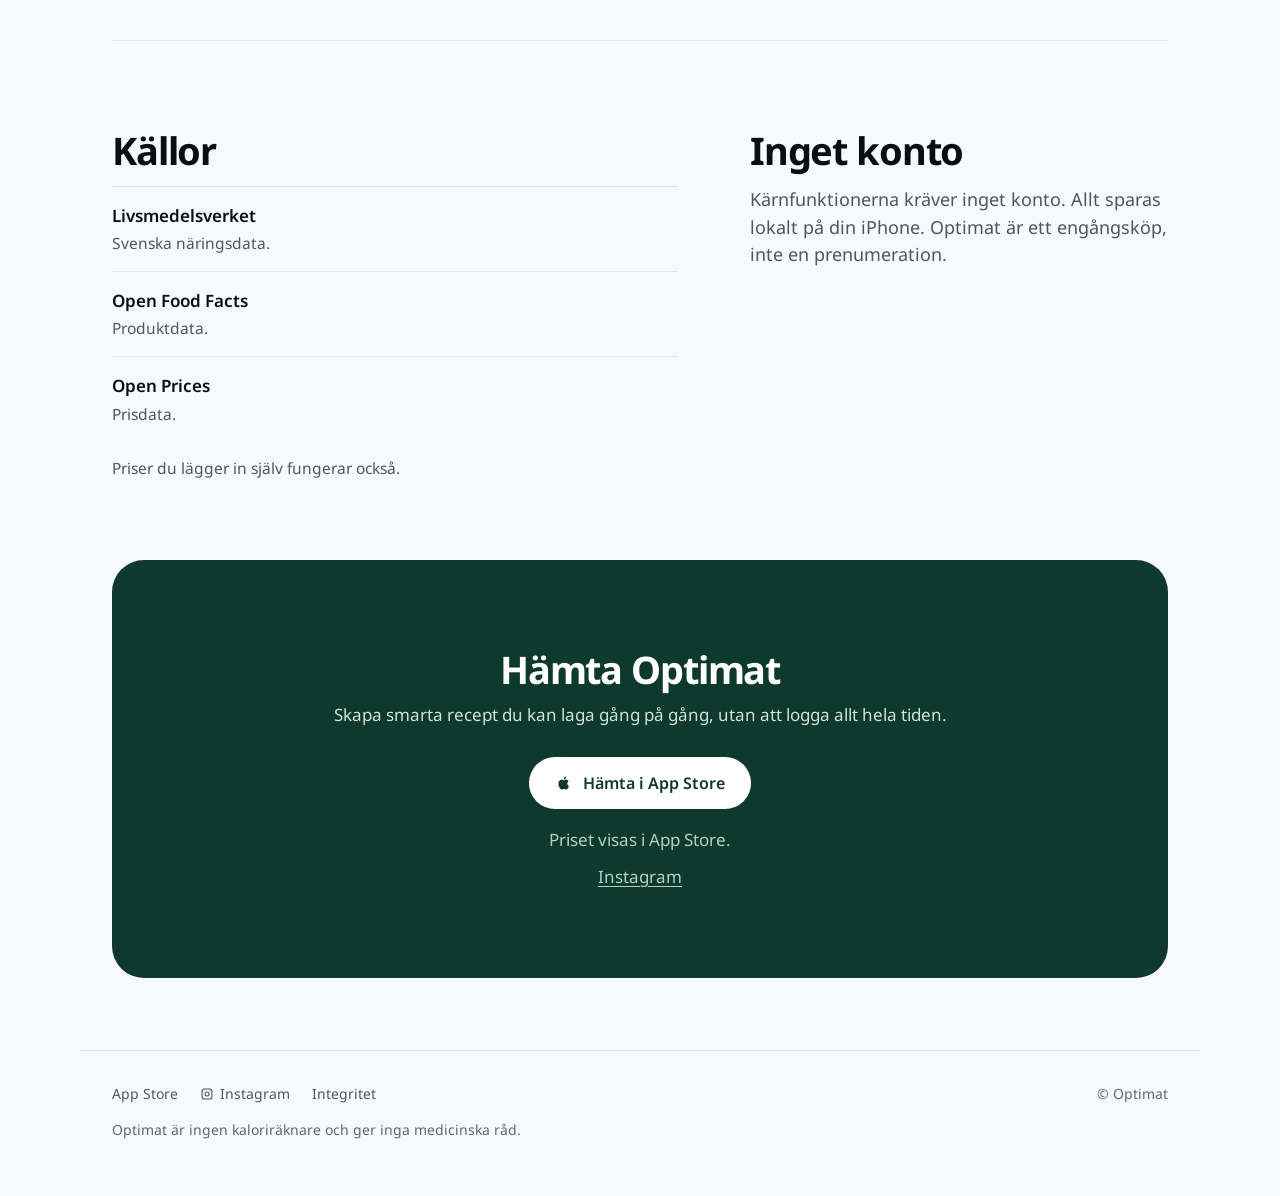
==== commit fe384dc0: "Replace makron with näring in the marketing copy. Family testers did not understand makron. The head" ====
--- a/index.html
+++ b/index.html
@@ -3,8 +3,8 @@
 <head>
   <meta charset="utf-8" />
   <meta name="viewport" content="width=device-width, initial-scale=1" />
-  <title>Optimat — Recept efter pris och makron</title>
-  <meta name="description" content="Optimat är en iPhone-app för recept, pris och makron. Dela som bild, PDF eller fil. Engångsköp, inget konto. Allt sparas på din iPhone." />
+  <title>Optimat — Koll på pris och näring i varje recept</title>
+  <meta name="description" content="Optimat är en iPhone-app för recept, pris och näring. Dela som bild, PDF eller fil. Engångsköp, inget konto. Allt sparas på din iPhone." />
   <meta name="theme-color" content="#F8F9FA" />
   <link rel="icon" href="assets/mark.svg" type="image/svg+xml" />
   <link rel="apple-touch-icon" href="assets/apple-touch-icon.png" />
@@ -15,18 +15,18 @@
   <meta property="og:type" content="website" />
   <meta property="og:locale" content="sv_SE" />
   <meta property="og:site_name" content="Optimat" />
-  <meta property="og:title" content="Optimat — Recept efter pris och makron" />
-  <meta property="og:description" content="Recept, pris och makron. Dela som bild, PDF eller fil. Engångsköp, inget konto. Allt sparas på din iPhone." />
+  <meta property="og:title" content="Optimat — Koll på pris och näring i varje recept" />
+  <meta property="og:description" content="Recept, pris och näring. Dela som bild, PDF eller fil. Engångsköp, inget konto. Allt sparas på din iPhone." />
   <meta property="og:url" content="https://oscaraandersson.github.io/optimat-app/" />
   <meta property="og:image" content="https://oscaraandersson.github.io/optimat-app/assets/og.png" />
   <meta property="og:image:width" content="1200" />
   <meta property="og:image:height" content="630" />
-  <meta property="og:image:alt" content="Optimats märke och texten Optimat – Recept efter pris och makron" />
+  <meta property="og:image:alt" content="Optimats märke och texten Optimat – Koll på pris och näring i varje recept" />
   <meta name="twitter:card" content="summary_large_image" />
-  <meta name="twitter:title" content="Optimat — Recept efter pris och makron" />
-  <meta name="twitter:description" content="Recept, pris och makron. Dela som bild, PDF eller fil. Engångsköp, inget konto. Allt sparas på din iPhone." />
+  <meta name="twitter:title" content="Optimat — Koll på pris och näring i varje recept" />
+  <meta name="twitter:description" content="Recept, pris och näring. Dela som bild, PDF eller fil. Engångsköp, inget konto. Allt sparas på din iPhone." />
   <meta name="twitter:image" content="https://oscaraandersson.github.io/optimat-app/assets/og.png" />
-  <script type="application/ld+json">{"@context":"https://schema.org","@type":"MobileApplication","name":"Optimat","operatingSystem":"iOS 15 eller senare","applicationCategory":"HealthApplication","url":"https://apps.apple.com/se/app/optimat/id6814617783","description":"Recept efter pris och makron. Dela som bild, PDF eller fil. Engångsköp, inget konto, data på telefonen."}</script>
+  <script type="application/ld+json">{"@context":"https://schema.org","@type":"MobileApplication","name":"Optimat","operatingSystem":"iOS 15 eller senare","applicationCategory":"HealthApplication","url":"https://apps.apple.com/se/app/optimat/id6814617783","description":"Koll på pris och näring i varje recept. Dela som bild, PDF eller fil. Engångsköp, inget konto, data på telefonen."}</script>
 </head><body>
   <a class="skip" href="#main">Hoppa till innehållet</a>
   <header class="site-header">
@@ -40,14 +40,14 @@
   <main id="main">
     <section class="wrap hero" aria-labelledby="h">
       <div class="hero-text">
-        <h1 id="h">Recept efter pris och makron</h1>
+        <h1 id="h">Koll på pris och näring i varje recept</h1>
         <p class="lede">Skanna varor, bygg recept och se vad varje portion kostar och ger i energi, protein, kolhydrater och fett.</p>
         <div class="hero-cta">
           <a class="btn " href="https://apps.apple.com/se/app/optimat/id6814617783"><svg viewBox="0 0 24 24" aria-hidden="true"><path d="M16.37 12.6c-.02-2.2 1.8-3.26 1.88-3.31-1.03-1.5-2.62-1.7-3.19-1.73-1.35-.14-2.65.8-3.34.8-.69 0-1.75-.78-2.88-.76-1.48.02-2.85.86-3.61 2.19-1.54 2.67-.4 6.63 1.1 8.8.73 1.06 1.6 2.25 2.75 2.2 1.1-.04 1.52-.71 2.85-.71 1.33 0 1.7.71 2.87.69 1.19-.02 1.94-1.08 2.66-2.15.84-1.23 1.19-2.42 1.2-2.48-.03-.01-2.3-.88-2.33-3.54zM14.2 6.1c.6-.74 1.01-1.76.9-2.78-.87.04-1.93.58-2.55 1.31-.56.65-1.05 1.69-.92 2.69.97.07 1.97-.49 2.57-1.22z"/></svg>Hämta i App Store</a>
           <p class="small">Ett engångsköp, ingen prenumeration. Ingen inloggning.<br>För iPhone, iOS 15 eller senare.</p>
         </div>
       </div>
-      <div class="hero-phone"><div class="phone lg"><picture><source srcset="assets/recipe.webp" type="image/webp"><img  src="assets/recipe.jpg" width="720" height="1561" alt="Optimat på en iPhone: ett recept, kvarg bowl med äpple, med pris per portion, kcal och makron." fetchpriority="high"></picture></div></div>
+      <div class="hero-phone"><div class="phone lg"><picture><source srcset="assets/recipe.webp" type="image/webp"><img  src="assets/recipe.jpg" width="720" height="1561" alt="Optimat på en iPhone: ett recept, kvarg bowl med äpple, med pris per portion, kcal och näringsvärde." fetchpriority="high"></picture></div></div>
     </section>
 
     <div class="wrap rows">
@@ -75,7 +75,7 @@
       </section>
       <section class="bformats" aria-label="Tre sätt att exportera">
         <ul class="bfmt-list">
-          <li><span class="pill">Bild</span><div><h3>Dela som bild</h3><p>Receptet blir en färdig bild med foto, ingredienser, instruktioner samt pris och makron per portion, märkt ”Skapad med Optimat”. Spara den som PNG eller JPEG, eller skicka den via valfri app på iPhone.</p></div></li>
+          <li><span class="pill">Bild</span><div><h3>Dela som bild</h3><p>Receptet blir en färdig bild med foto, ingredienser, instruktioner samt pris och näringsvärde per portion, märkt ”Skapad med Optimat”. Spara den som PNG eller JPEG, eller skicka den via valfri app på iPhone.</p></div></li>
           <li><span class="pill">PDF</span><div><h3>Spara som PDF</h3><p>Receptet som ett dokument i PDF-format. Spara det på din iPhone eller dela det vidare via valfri app.</p></div></li>
           <li><span class="pill">Fil</span><div><h3>Exportera som fil</h3><p>Receptet sparas som en fil som du själv förvarar eller skickar vidare, till exempel i ett meddelande. Filen kan också innehålla alla dina varor och recept och läsas in i Optimat på en annan enhet.</p></div></li>
         </ul>
